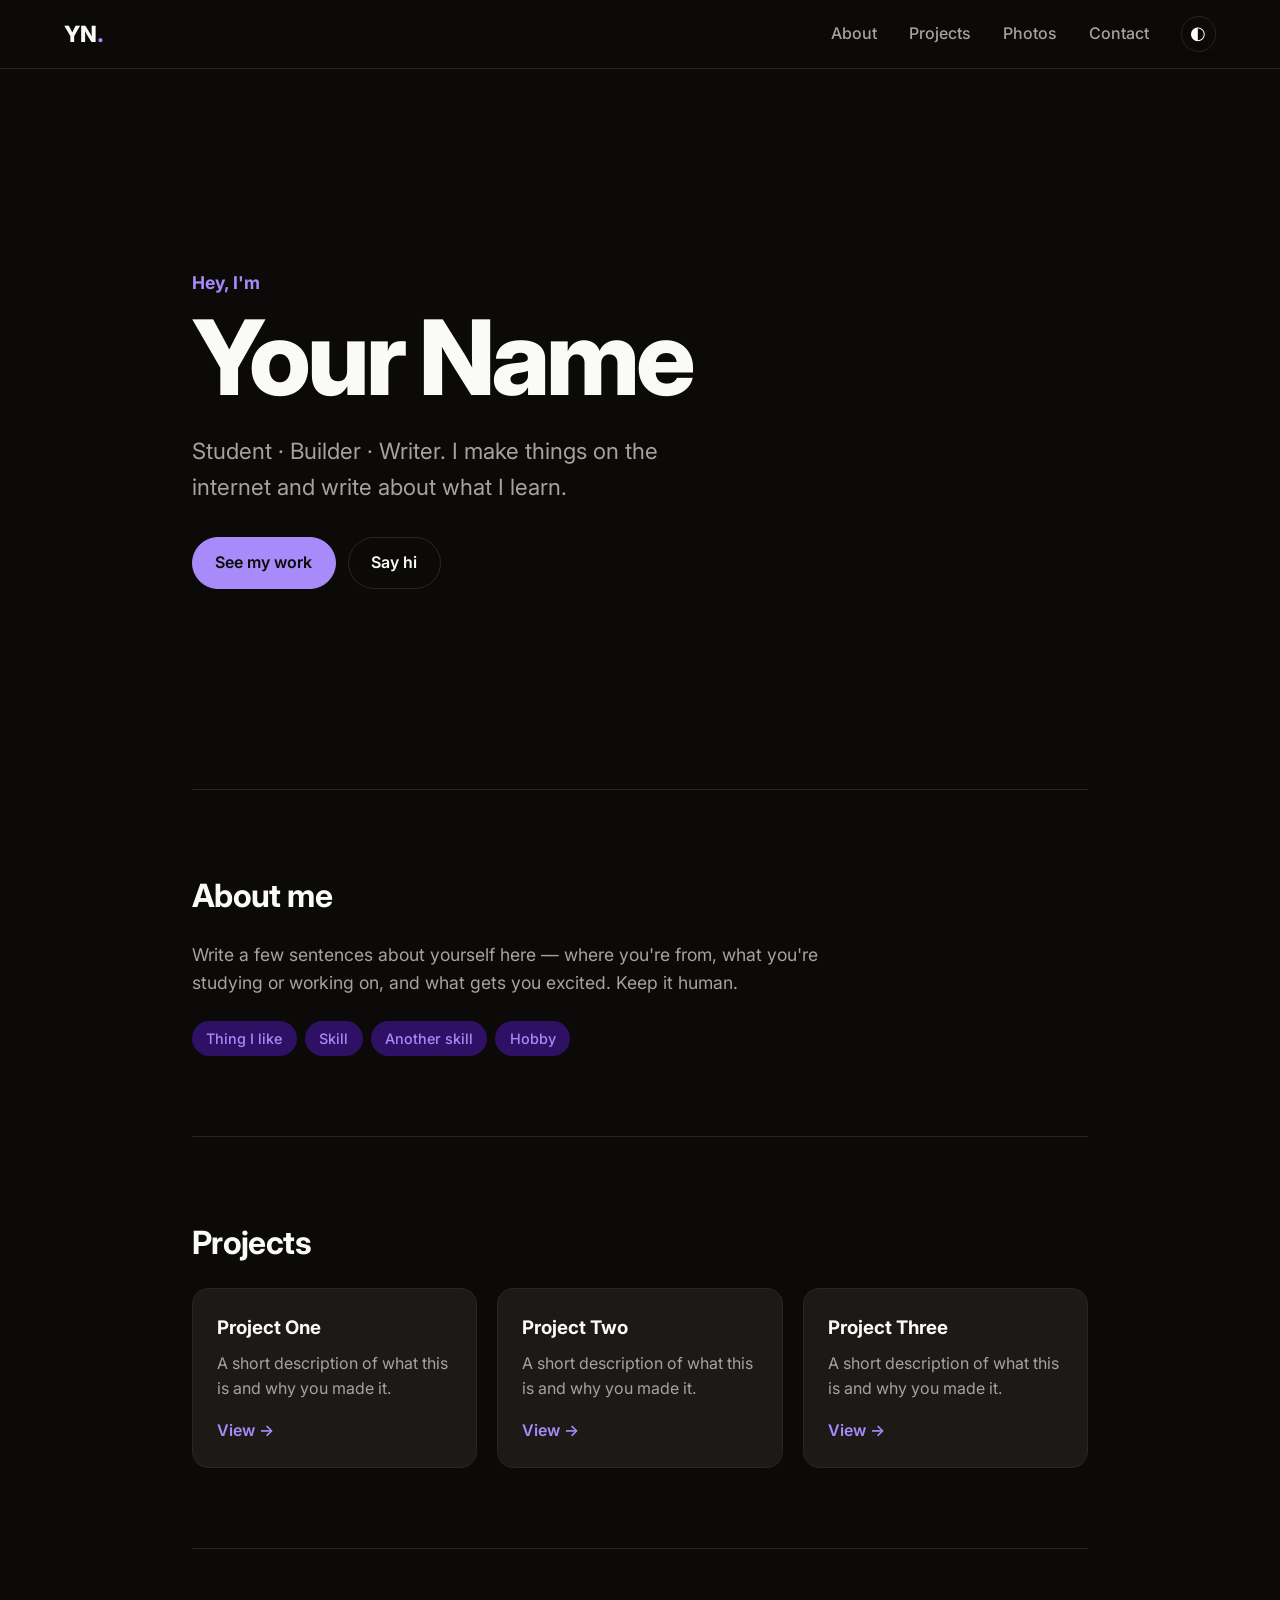
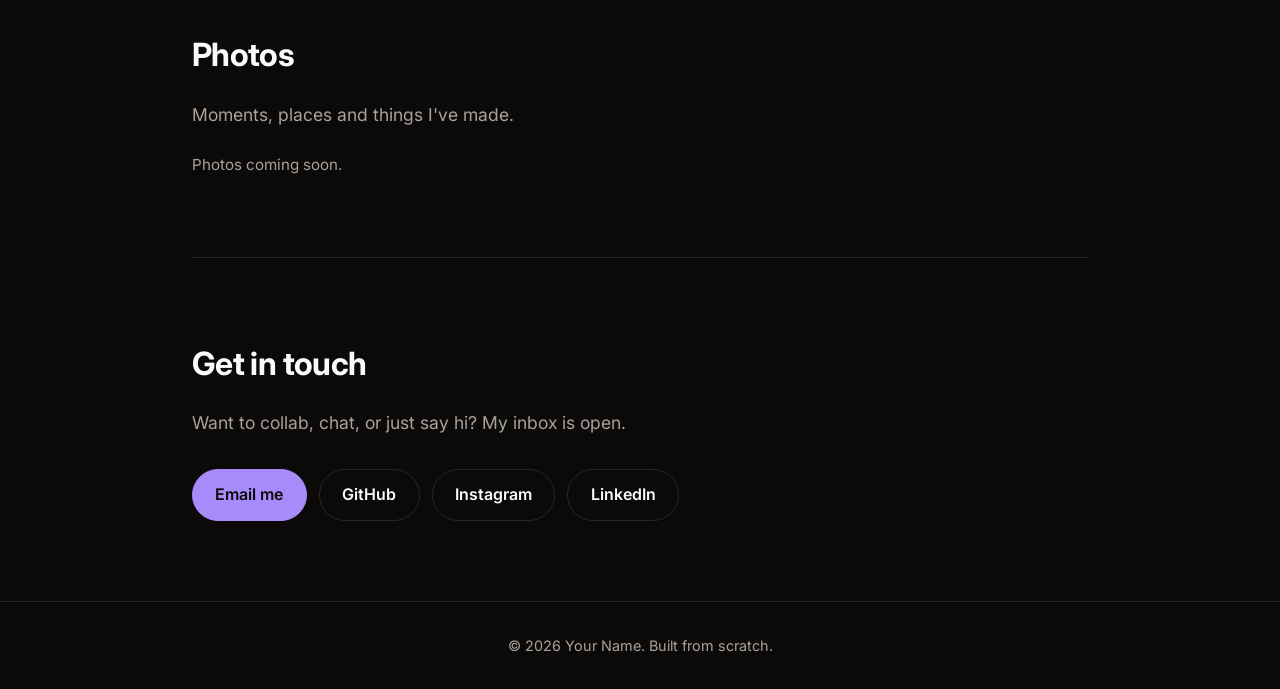
==== index.html @ 8cb65dee "Make site dark by default and add photo gallery Dark theme is now the default (light still available" ====
<!doctype html>
<html lang="en">
<head>
  <meta charset="utf-8">
  <meta name="viewport" content="width=device-width, initial-scale=1">
  <title>Your Name — Personal Website</title>
  <meta name="description" content="Personal website of Your Name.">
  <link rel="preconnect" href="https://fonts.googleapis.com">
  <link rel="preconnect" href="https://fonts.gstatic.com" crossorigin>
  <link href="https://fonts.googleapis.com/css2?family=Inter:wght@400;500;700;800&display=swap" rel="stylesheet">
  <link rel="stylesheet" href="style.css">
  <link rel="icon" href="data:image/svg+xml,<svg xmlns='http://www.w3.org/2000/svg' viewBox='0 0 100 100'><text y='.9em' font-size='90'>⚡</text></svg>">
</head>
<body>
  <header class="nav">
    <a href="#top" class="logo">YN<span>.</span></a>
    <nav>
      <a href="#about">About</a>
      <a href="#projects">Projects</a>
      <a href="#photos">Photos</a>
      <a href="#contact">Contact</a>
      <button id="theme-toggle" aria-label="Toggle dark mode">◐</button>
    </nav>
  </header>

  <main id="top">
    <!-- HERO -->
    <section class="hero">
      <p class="eyebrow">Hey, I'm</p>
      <h1>Your Name</h1>
      <p class="tagline">Student · Builder · Writer. I make things on the internet and write about what I learn.</p>
      <div class="hero-buttons">
        <a href="#projects" class="btn primary">See my work</a>
        <a href="#contact" class="btn">Say hi</a>
      </div>
    </section>

    <!-- ABOUT -->
    <section id="about" class="section reveal">
      <h2>About me</h2>
      <p>
        Write a few sentences about yourself here — where you're from, what you're
        studying or working on, and what gets you excited. Keep it human.
      </p>
      <ul class="tags">
        <li>Thing I like</li>
        <li>Skill</li>
        <li>Another skill</li>
        <li>Hobby</li>
      </ul>
    </section>

    <!-- PROJECTS -->
    <section id="projects" class="section reveal">
      <h2>Projects</h2>
      <div class="grid">
        <article class="card">
          <h3>Project One</h3>
          <p>A short description of what this is and why you made it.</p>
          <a href="#" class="link">View →</a>
        </article>
        <article class="card">
          <h3>Project Two</h3>
          <p>A short description of what this is and why you made it.</p>
          <a href="#" class="link">View →</a>
        </article>
        <article class="card">
          <h3>Project Three</h3>
          <p>A short description of what this is and why you made it.</p>
          <a href="#" class="link">View →</a>
        </article>
      </div>
    </section>

    <!-- PHOTOS
         Put your photos in the images/ folder, then add one <figure> per photo below.
         Example: <figure><img src="images/beach.jpg" alt="Me at the beach"></figure> -->
    <section id="photos" class="section reveal">
      <h2>Photos</h2>
      <p>Moments, places and things I've made.</p>
      <div class="gallery">
        <!-- Add photos here, e.g. <figure><img src="images/beach.jpg" alt="Me at the beach"></figure> -->
        <p class="empty">Photos coming soon.</p>
      </div>
    </section>

    <!-- CONTACT -->
    <section id="contact" class="section reveal">
      <h2>Get in touch</h2>
      <p>Want to collab, chat, or just say hi? My inbox is open.</p>
      <div class="socials">
        <a href="mailto:you@example.com" class="btn primary">Email me</a>
        <a href="https://github.com/" class="btn" target="_blank" rel="noopener">GitHub</a>
        <a href="https://instagram.com/" class="btn" target="_blank" rel="noopener">Instagram</a>
        <a href="https://linkedin.com/" class="btn" target="_blank" rel="noopener">LinkedIn</a>
      </div>
    </section>
  </main>

  <footer>
    <p>© <span id="year"></span> Your Name. Built from scratch.</p>
  </footer>

  <script src="script.js"></script>
</body>
</html>
---- style.css ----
/* Dark is the default */
:root {
  --bg: #0c0a09;
  --surface: #1c1917;
  --text: #fafaf9;
  --muted: #a8a29e;
  --border: #292524;
  --accent: #a78bfa;
  --accent-soft: #2e1065;
}

:root[data-theme="light"] {
  --bg: #fafaf9;
  --surface: #ffffff;
  --text: #1c1917;
  --muted: #57534e;
  --border: #e7e5e4;
  --accent: #6d28d9;
  --accent-soft: #ede9fe;
}

* { box-sizing: border-box; margin: 0; padding: 0; }

html { scroll-behavior: smooth; }

body {
  font-family: "Inter", system-ui, sans-serif;
  background: var(--bg);
  color: var(--text);
  line-height: 1.6;
  transition: background 0.3s, color 0.3s;
}

a { color: inherit; text-decoration: none; }

/* NAV */
.nav {
  position: sticky;
  top: 0;
  z-index: 10;
  display: flex;
  justify-content: space-between;
  align-items: center;
  padding: 1rem clamp(1rem, 5vw, 4rem);
  background: color-mix(in srgb, var(--bg) 80%, transparent);
  backdrop-filter: blur(10px);
  border-bottom: 1px solid var(--border);
}

.logo { font-weight: 800; font-size: 1.4rem; }
.logo span { color: var(--accent); }

.nav nav { display: flex; align-items: center; gap: clamp(0.75rem, 3vw, 2rem); }
.nav nav a { color: var(--muted); font-weight: 500; transition: color 0.2s; }
.nav nav a:hover { color: var(--text); }

#theme-toggle {
  background: none;
  border: 1px solid var(--border);
  color: var(--text);
  border-radius: 50%;
  width: 2.2rem;
  height: 2.2rem;
  font-size: 1.1rem;
  cursor: pointer;
}

/* LAYOUT */
main { max-width: 960px; margin: 0 auto; padding: 0 clamp(1rem, 5vw, 2rem); }

.hero {
  min-height: 80vh;
  display: flex;
  flex-direction: column;
  justify-content: center;
}

.eyebrow { color: var(--accent); font-weight: 700; font-size: 1.1rem; }

h1 {
  font-size: clamp(3rem, 12vw, 6.5rem);
  font-weight: 800;
  line-height: 1;
  letter-spacing: -0.04em;
  margin: 0.5rem 0 1.5rem;
}

.tagline { font-size: clamp(1.1rem, 2.5vw, 1.4rem); color: var(--muted); max-width: 36ch; }

.hero-buttons, .socials { display: flex; flex-wrap: wrap; gap: 0.75rem; margin-top: 2rem; }

.btn {
  display: inline-block;
  padding: 0.75rem 1.4rem;
  border-radius: 999px;
  border: 1px solid var(--border);
  font-weight: 600;
  transition: transform 0.2s, border-color 0.2s;
}
.btn:hover { transform: translateY(-2px); border-color: var(--accent); }
.btn.primary { background: var(--accent); color: #fff; border-color: var(--accent); }
.btn.primary { color: #0c0a09; }
:root[data-theme="light"] .btn.primary { color: #fff; }

.section { padding: 5rem 0; border-top: 1px solid var(--border); }
.section h2 { font-size: 2rem; letter-spacing: -0.02em; margin-bottom: 1.25rem; }
.section > p { color: var(--muted); font-size: 1.1rem; max-width: 60ch; }

.tags { display: flex; flex-wrap: wrap; gap: 0.5rem; list-style: none; margin-top: 1.5rem; }
.tags li {
  background: var(--accent-soft);
  color: var(--accent);
  padding: 0.35rem 0.9rem;
  border-radius: 999px;
  font-size: 0.9rem;
  font-weight: 500;
}

.grid { display: grid; grid-template-columns: repeat(auto-fill, minmax(250px, 1fr)); gap: 1.25rem; }

.card {
  background: var(--surface);
  border: 1px solid var(--border);
  border-radius: 1rem;
  padding: 1.5rem;
  transition: transform 0.2s, border-color 0.2s;
}
.card:hover { transform: translateY(-4px); border-color: var(--accent); }
.card h3 { margin-bottom: 0.5rem; }
.card p { color: var(--muted); margin-bottom: 1rem; }
.link { color: var(--accent); font-weight: 600; }

/* GALLERY */
.gallery { display: grid; grid-template-columns: repeat(auto-fill, minmax(220px, 1fr)); gap: 0.75rem; margin-top: 1.5rem; }
.gallery figure {
  margin: 0;
  border-radius: 0.75rem;
  overflow: hidden;
  border: 1px solid var(--border);
  aspect-ratio: 4 / 3;
  background: var(--surface);
}
.gallery img { width: 100%; height: 100%; object-fit: cover; display: block; transition: transform 0.4s; }
.gallery figure:hover img { transform: scale(1.05); }
.gallery figcaption { position: absolute; }
.gallery .empty { color: var(--muted); font-size: 0.95rem; grid-column: 1 / -1; }

footer { text-align: center; padding: 2rem; color: var(--muted); font-size: 0.9rem; border-top: 1px solid var(--border); }

/* Scroll reveal */
.reveal { opacity: 0; transform: translateY(24px); transition: opacity 0.7s, transform 0.7s; }
.reveal.visible { opacity: 1; transform: none; }

@media (prefers-reduced-motion: reduce) {
  html { scroll-behavior: auto; }
  .reveal { opacity: 1; transform: none; transition: none; }
}

@media (max-width: 480px) {
  .nav nav a { font-size: 0.9rem; }
}
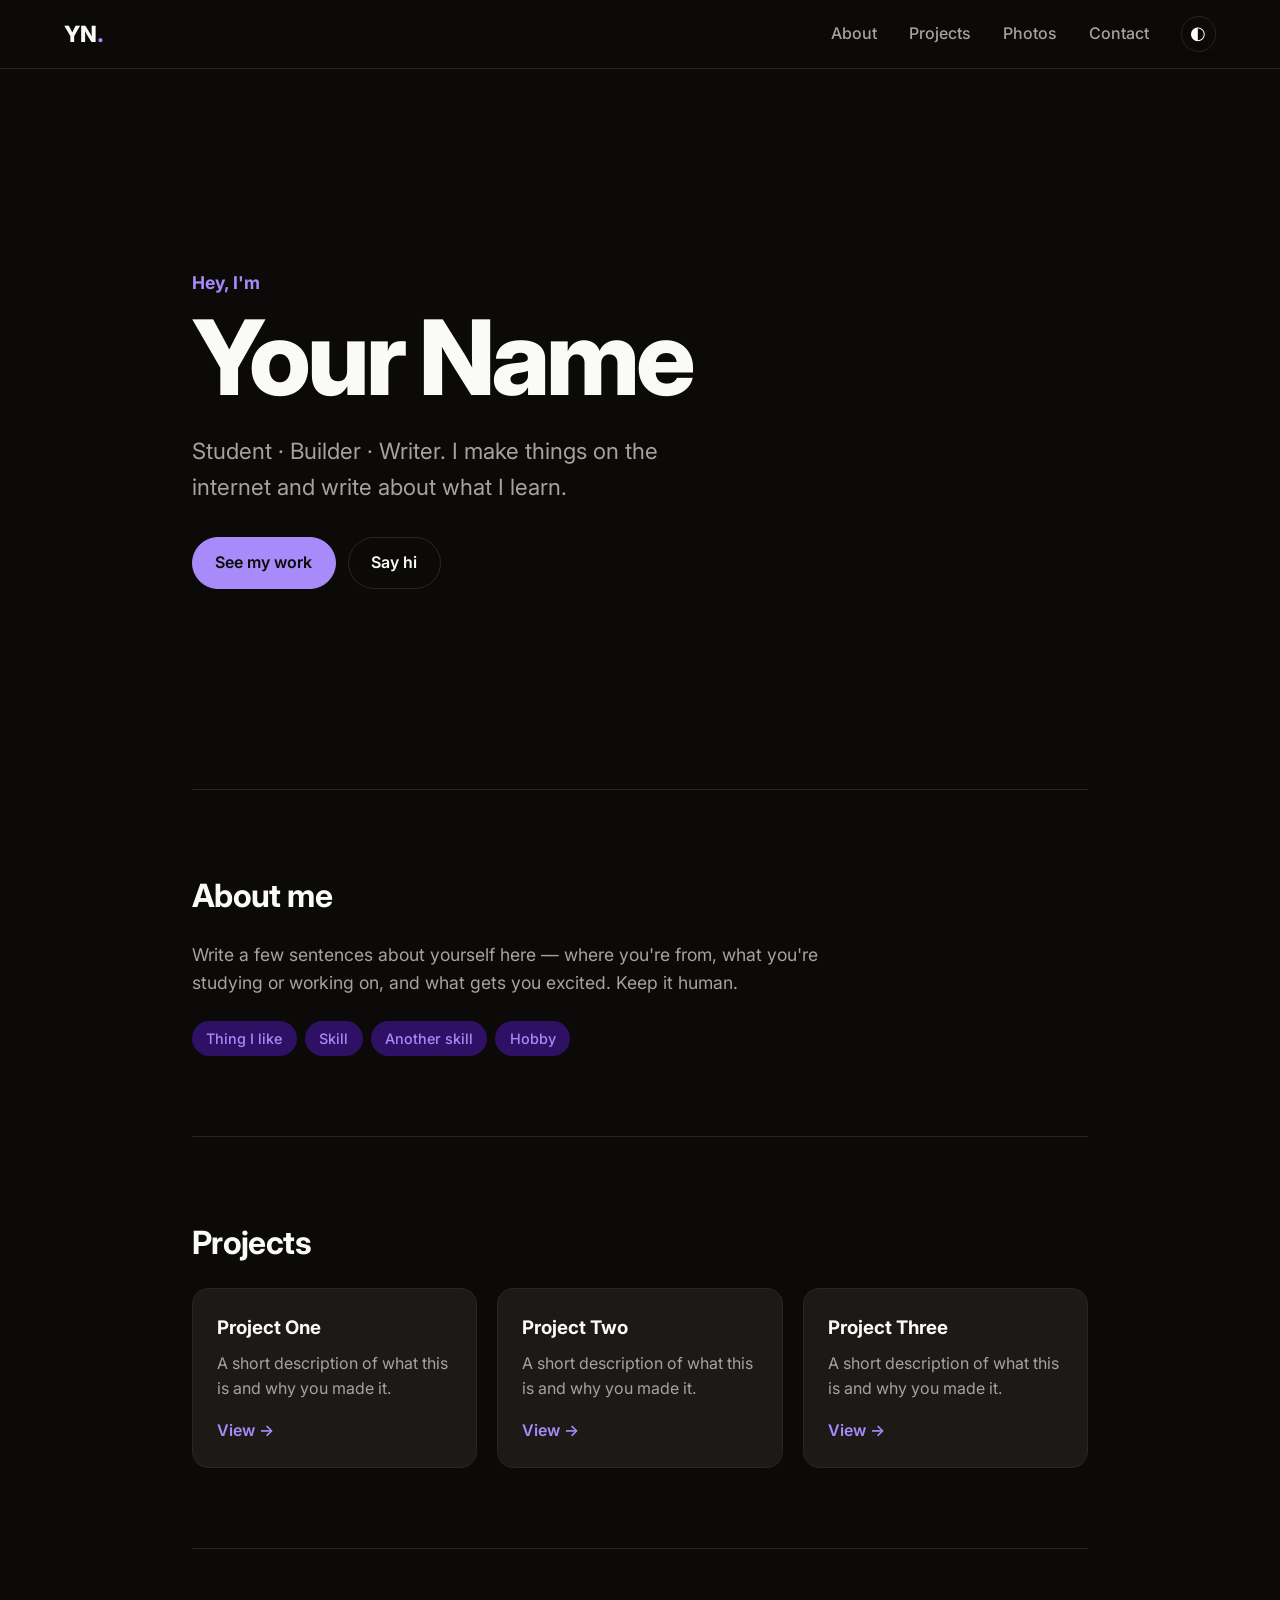
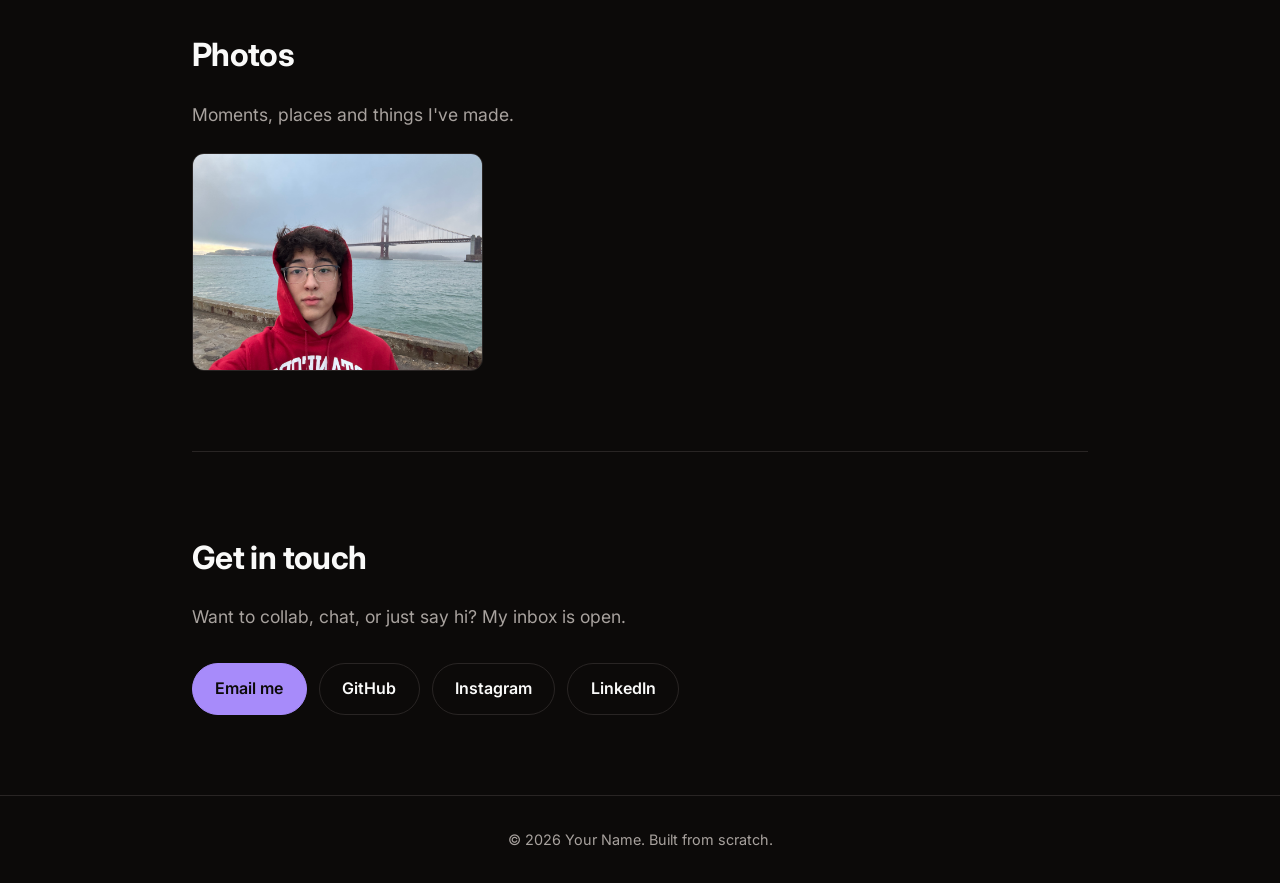
==== commit c9c514ad: "Add first photo to gallery Co-Authored-By: Claude Haiku 5.5 <noreply@anthropic.com> Claude-Session: " ====
--- a/index.html
+++ b/index.html
@@ -80,7 +80,7 @@
       <p>Moments, places and things I've made.</p>
       <div class="gallery">
         <!-- Add photos here, e.g. <figure><img src="images/beach.jpg" alt="Me at the beach"></figure> -->
-        <p class="empty">Photos coming soon.</p>
+        <figure><img src="images/golden-gate.jpg" alt="Me in front of the Golden Gate Bridge on a foggy day" loading="lazy"></figure>
       </div>
     </section>
 
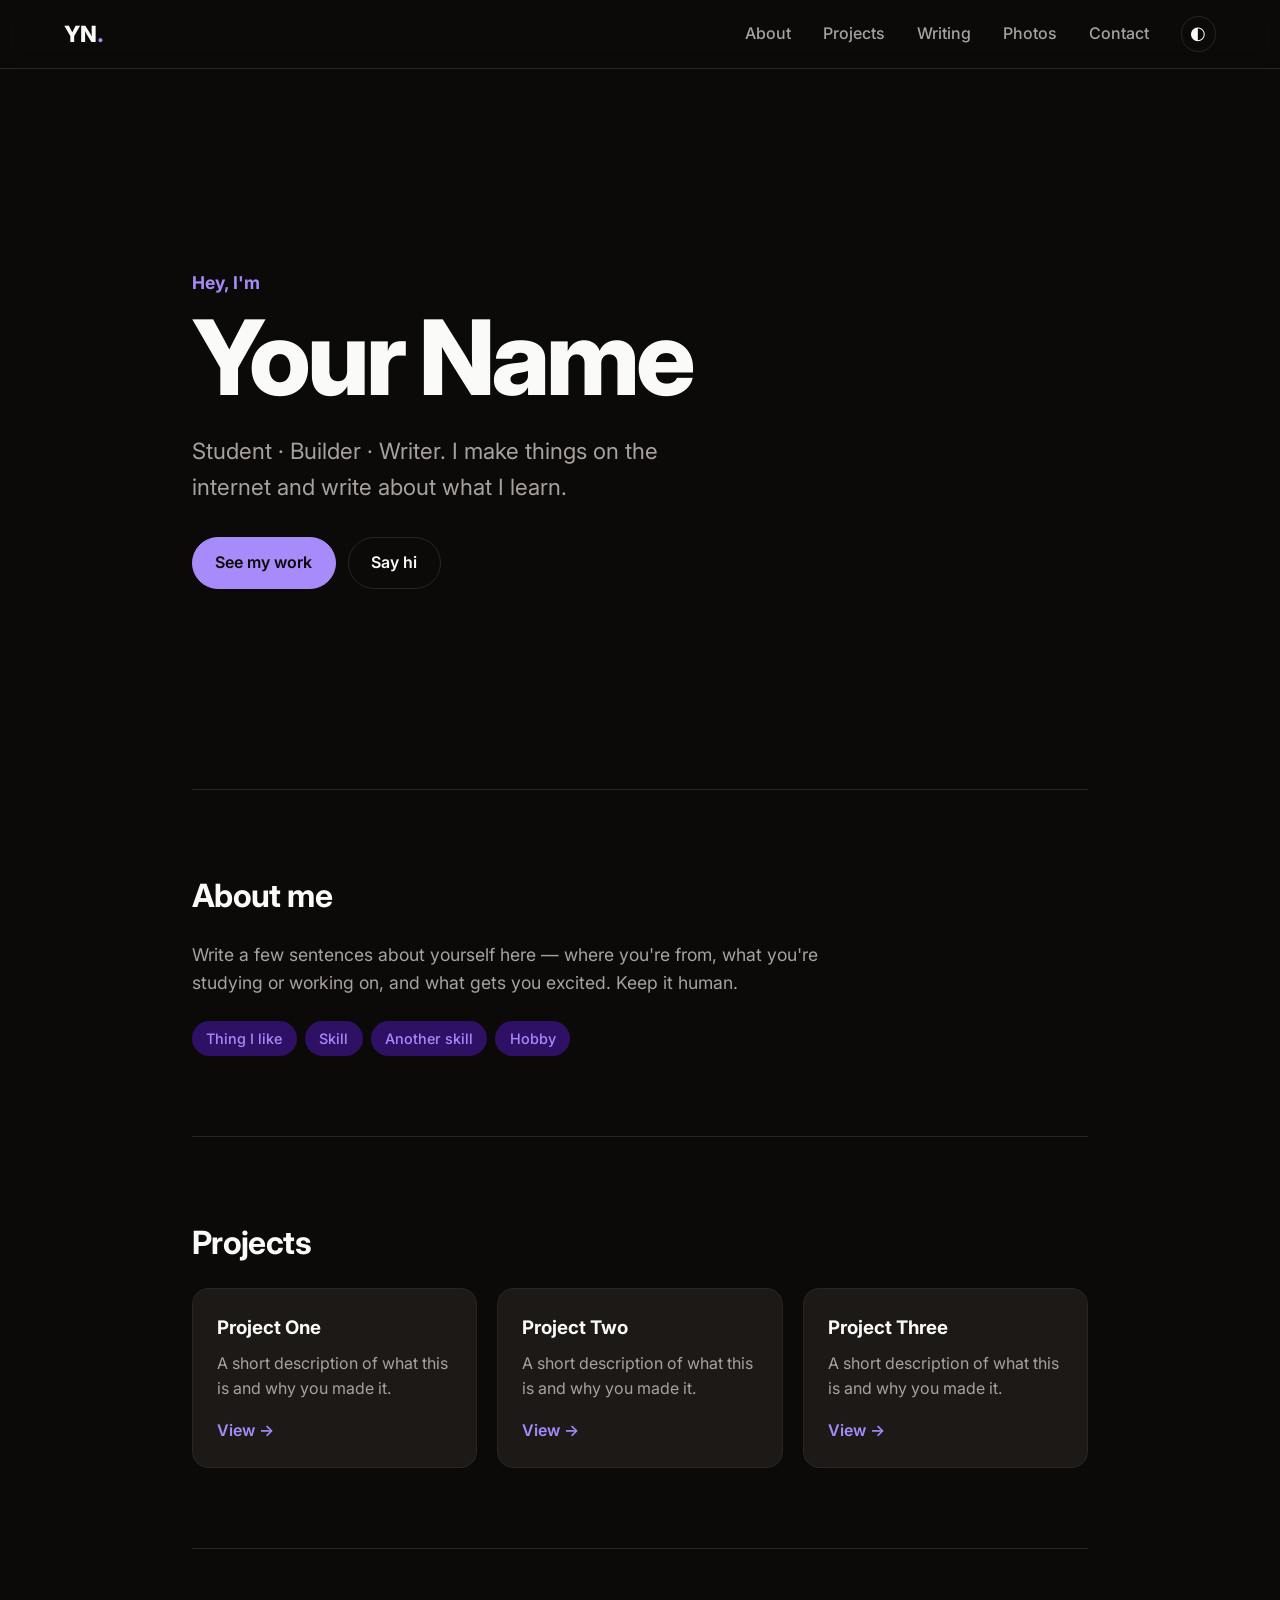
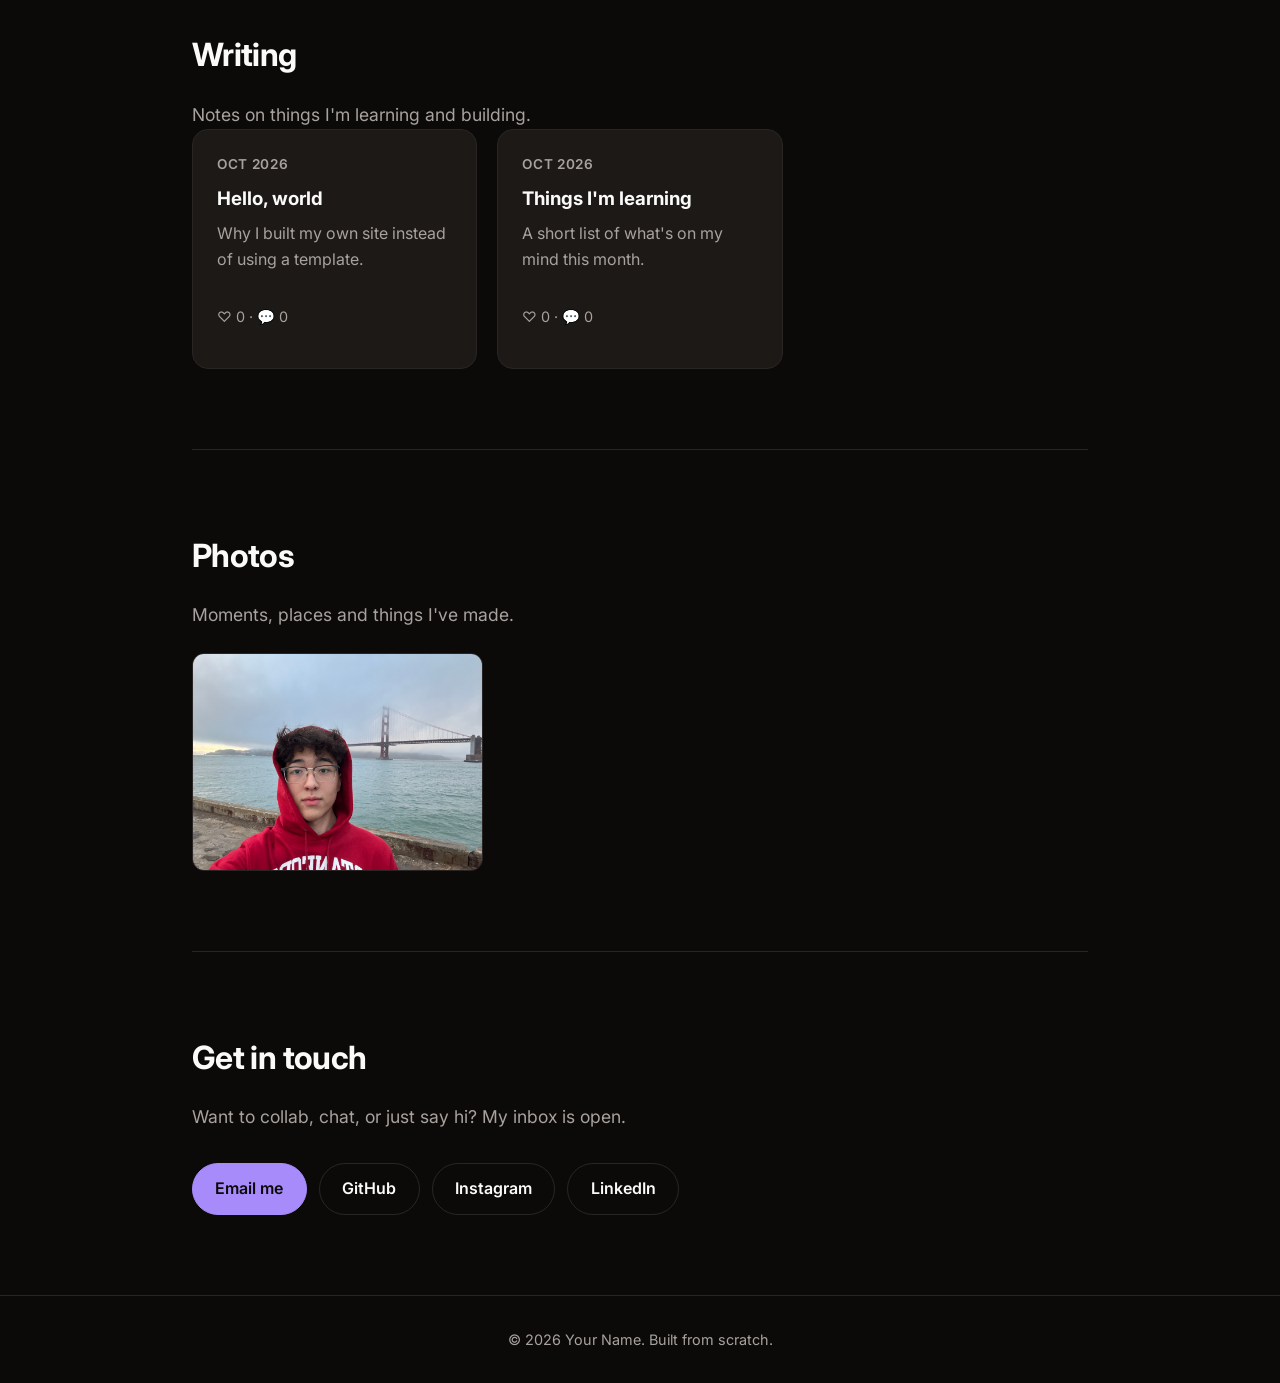
==== commit 5b157d2a: "Add Writing section with posts, likes and comments Post cards open a reader dialog with a like butto" ====
--- a/index.html
+++ b/index.html
@@ -17,6 +17,7 @@
     <nav>
       <a href="#about">About</a>
       <a href="#projects">Projects</a>
+      <a href="#writing">Writing</a>
       <a href="#photos">Photos</a>
       <a href="#contact">Contact</a>
       <button id="theme-toggle" aria-label="Toggle dark mode">◐</button>
@@ -72,6 +73,35 @@
       </div>
     </section>
 
+    <!-- WRITING -->
+    <section id="writing" class="section reveal">
+      <h2>Writing</h2>
+      <p>Notes on things I'm learning and building.</p>
+      <div class="grid" id="post-list"></div>
+    </section>
+
+    <!-- POST READER -->
+    <dialog id="post-dialog" class="post-dialog">
+      <article class="post-view">
+        <button class="close" id="post-close" aria-label="Close">×</button>
+        <p class="post-meta" id="post-meta"></p>
+        <h2 id="post-title"></h2>
+        <div class="post-body" id="post-body"></div>
+
+        <div class="post-actions">
+          <button class="like" id="post-like" aria-pressed="false">♡ <span id="like-count">0</span></button>
+        </div>
+
+        <h3>Comments</h3>
+        <form id="comment-form" class="comment-form">
+          <input id="comment-name" placeholder="Your name" maxlength="40" required>
+          <textarea id="comment-text" placeholder="Say something nice…" maxlength="500" required></textarea>
+          <button class="btn primary" type="submit">Post comment</button>
+        </form>
+        <ul class="comments" id="comment-list"></ul>
+      </article>
+    </dialog>
+
     <!-- PHOTOS
          Put your photos in the images/ folder, then add one <figure> per photo below.
          Example: <figure><img src="images/beach.jpg" alt="Me at the beach"></figure> -->
--- a/style.css
+++ b/style.css
@@ -145,6 +145,59 @@
 .gallery figcaption { position: absolute; }
 .gallery .empty { color: var(--muted); font-size: 0.95rem; grid-column: 1 / -1; }
 
+/* POSTS */
+.post-card { cursor: pointer; display: flex; flex-direction: column; }
+.post-card .post-meta { margin-bottom: 0.5rem; }
+.post-card .stats { margin-top: auto; color: var(--muted); font-size: 0.9rem; padding-top: 1rem; }
+.post-meta { color: var(--accent); font-size: 0.85rem; font-weight: 600; text-transform: uppercase; letter-spacing: 0.05em; }
+
+.post-dialog {
+  width: min(680px, calc(100% - 2rem));
+  max-height: 88vh;
+  padding: 0;
+  border: 1px solid var(--border);
+  border-radius: 1.25rem;
+  background: var(--surface);
+  color: var(--text);
+}
+.post-dialog::backdrop { background: rgba(0, 0, 0, 0.6); backdrop-filter: blur(4px); }
+
+.post-view { padding: clamp(1.5rem, 4vw, 2.5rem); position: relative; }
+.post-view h2 { font-size: 2rem; letter-spacing: -0.02em; margin: 0.5rem 0 1rem; }
+.post-view h3 { margin: 2rem 0 1rem; }
+.post-body p { color: var(--muted); margin-bottom: 1rem; font-size: 1.05rem; }
+
+.close {
+  position: absolute; top: 1rem; right: 1rem;
+  background: none; border: 1px solid var(--border); color: var(--text);
+  width: 2.2rem; height: 2.2rem; border-radius: 50%; font-size: 1.3rem; cursor: pointer;
+}
+
+.post-actions { margin-top: 1.5rem; }
+.like {
+  background: none; border: 1px solid var(--border); color: var(--text);
+  padding: 0.5rem 1rem; border-radius: 999px; font: inherit; font-weight: 600; cursor: pointer;
+  transition: transform 0.15s, border-color 0.2s, color 0.2s;
+}
+.like:hover { transform: scale(1.05); }
+.like[aria-pressed="true"] { color: #f43f5e; border-color: #f43f5e; }
+
+.comment-form { display: grid; gap: 0.6rem; margin-bottom: 1.5rem; }
+.comment-form input, .comment-form textarea {
+  font: inherit; color: var(--text); background: var(--bg);
+  border: 1px solid var(--border); border-radius: 0.6rem; padding: 0.7rem 0.9rem;
+}
+.comment-form textarea { min-height: 90px; resize: vertical; }
+.comment-form input:focus, .comment-form textarea:focus { outline: 2px solid var(--accent); border-color: transparent; }
+.comment-form .btn { justify-self: start; cursor: pointer; font: inherit; }
+
+.comments { list-style: none; display: grid; gap: 0.75rem; }
+.comments li { background: var(--bg); border: 1px solid var(--border); border-radius: 0.75rem; padding: 0.9rem 1rem; }
+.comments strong { display: block; font-size: 0.95rem; }
+.comments time { color: var(--muted); font-size: 0.8rem; }
+.comments p { color: var(--muted); margin-top: 0.3rem; }
+.comments .none { color: var(--muted); border: none; background: none; padding: 0; }
+
 footer { text-align: center; padding: 2rem; color: var(--muted); font-size: 0.9rem; border-top: 1px solid var(--border); }
 
 /* Scroll reveal */
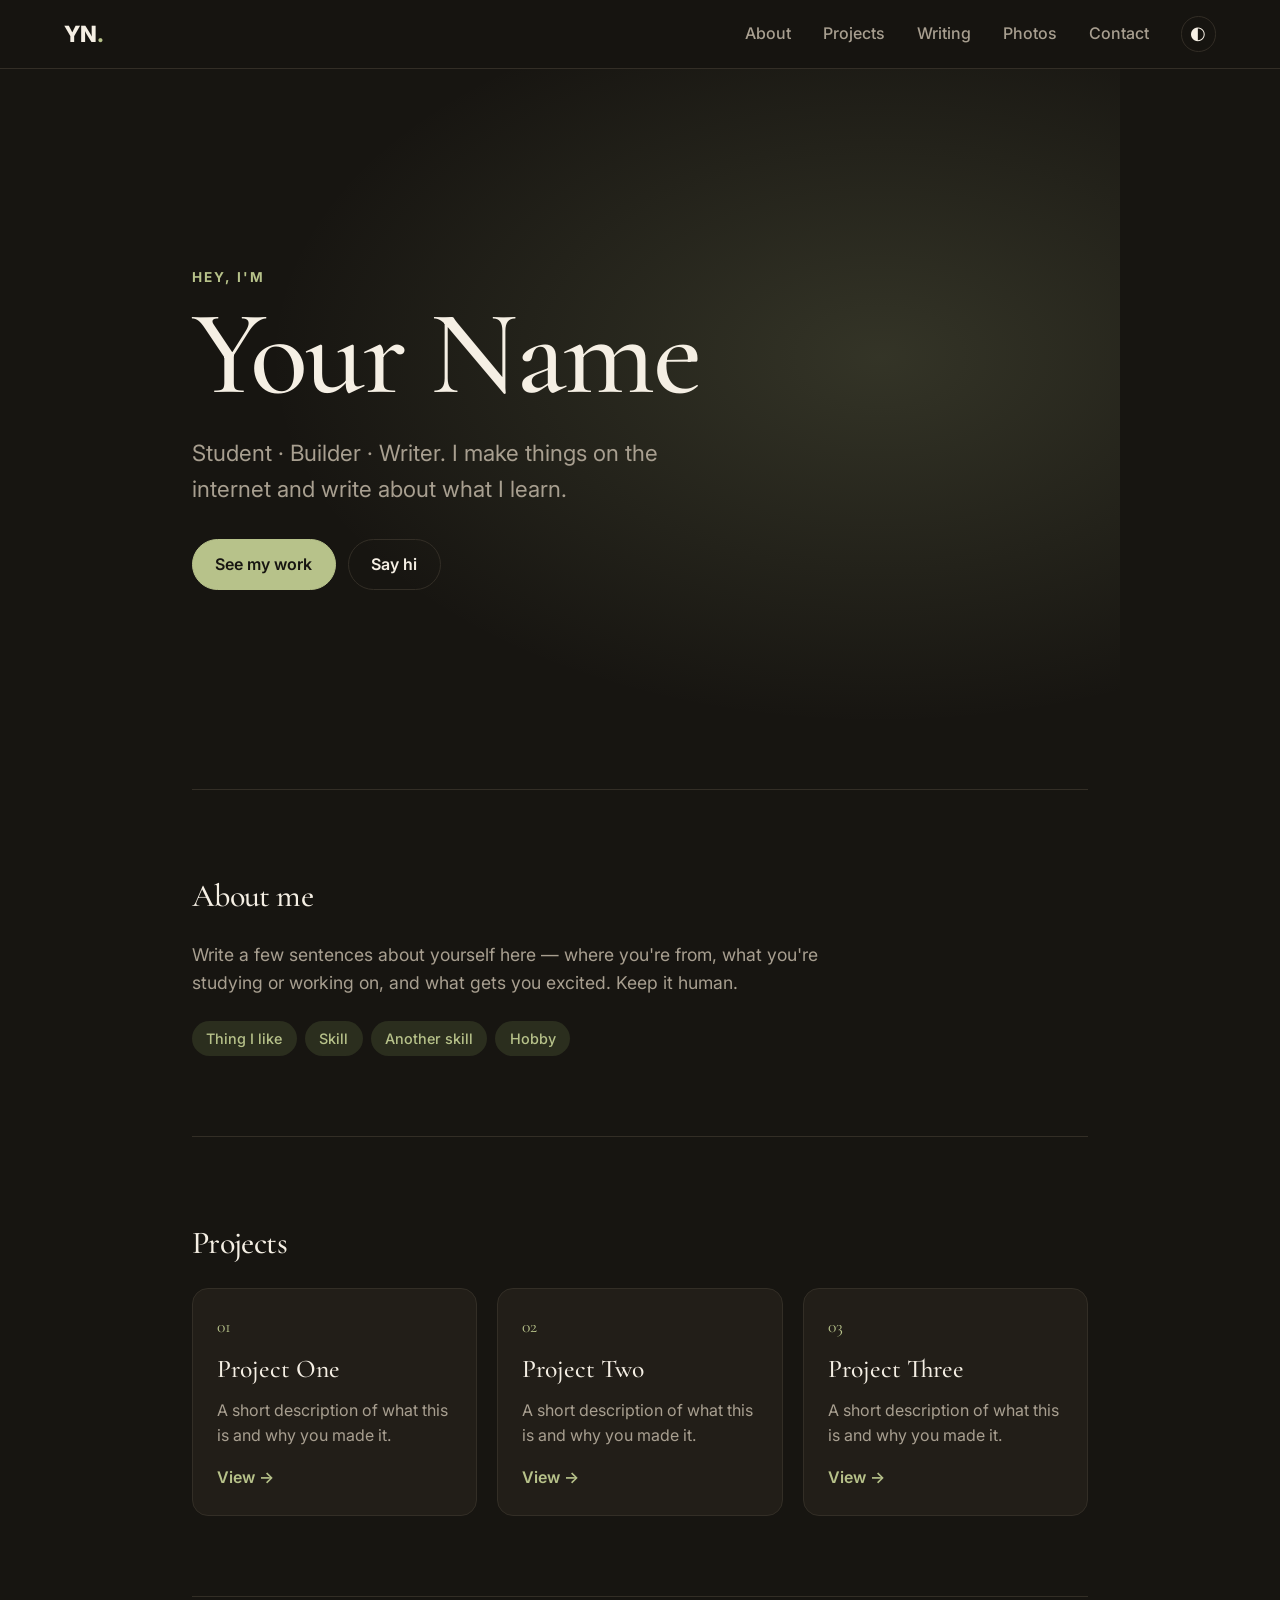
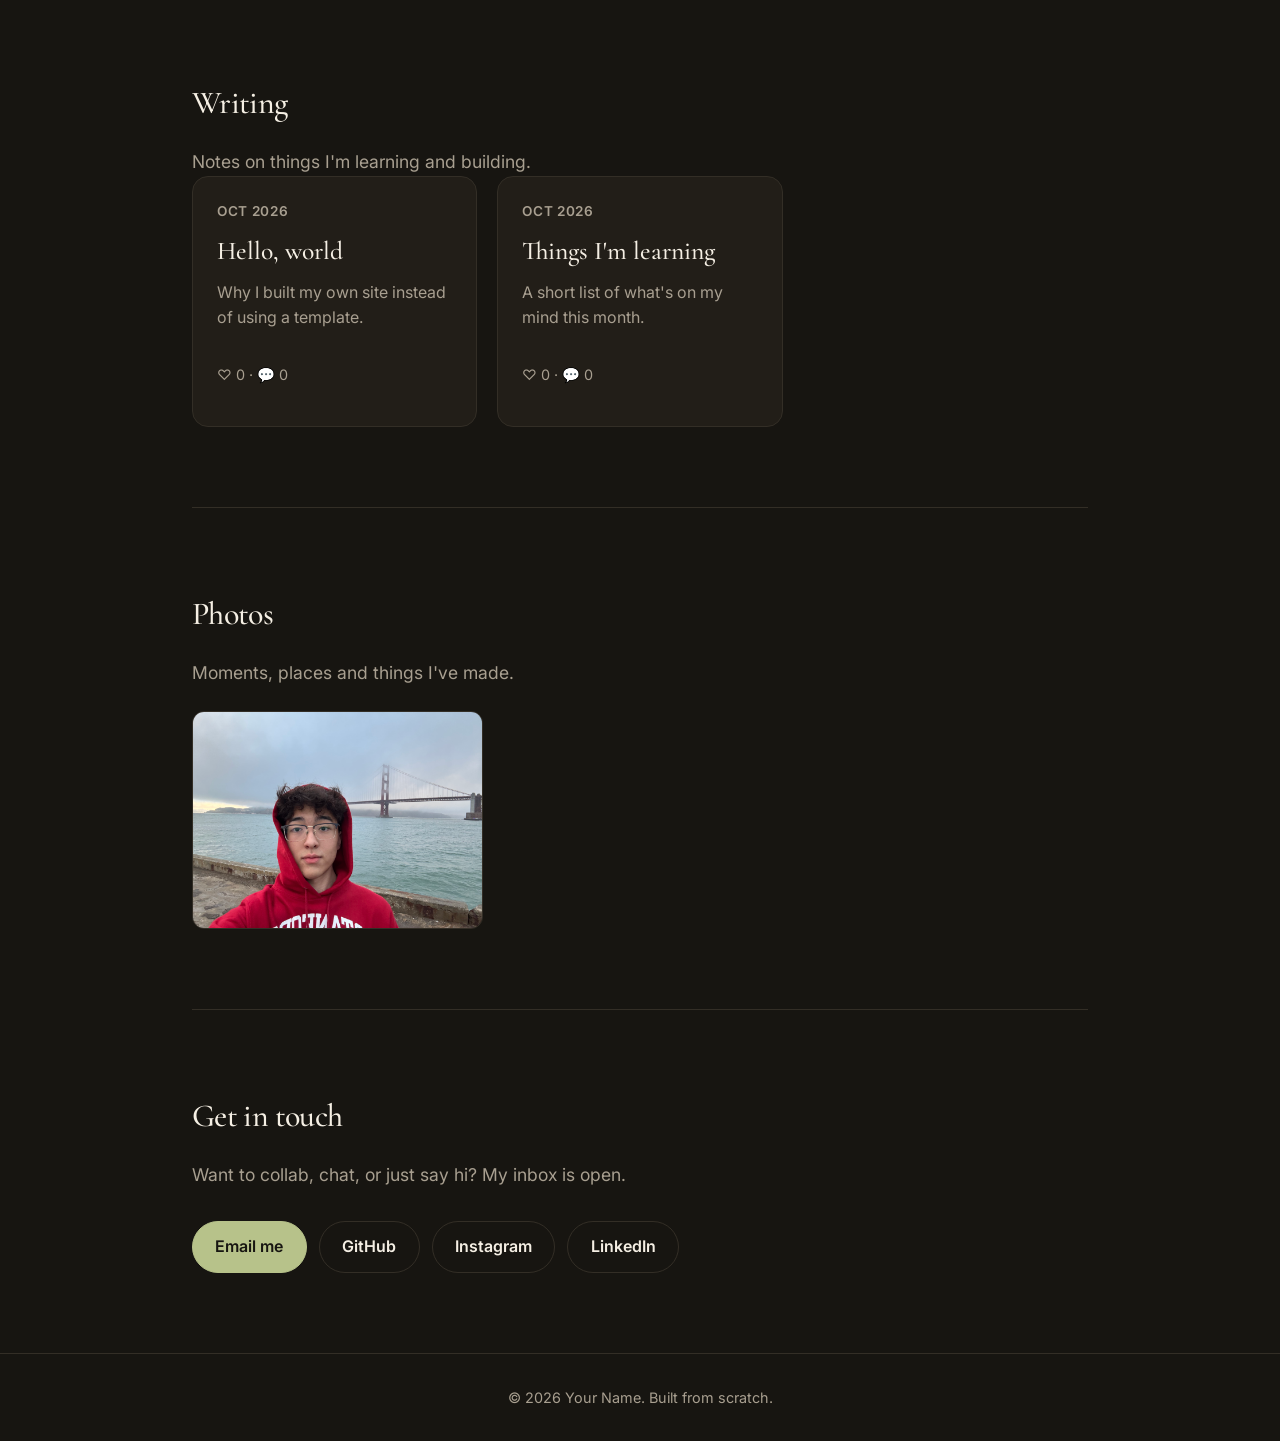
==== commit 4970a7a6: "Restyle site with warm olive palette and serif headings Co-Authored-By: Claude Haiku 5.5 <noreply@an" ====
--- a/index.html
+++ b/index.html
@@ -7,7 +7,7 @@
   <meta name="description" content="Personal website of Your Name.">
   <link rel="preconnect" href="https://fonts.googleapis.com">
   <link rel="preconnect" href="https://fonts.gstatic.com" crossorigin>
-  <link href="https://fonts.googleapis.com/css2?family=Inter:wght@400;500;700;800&display=swap" rel="stylesheet">
+  <link href="https://fonts.googleapis.com/css2?family=Cormorant+Garamond:wght@500;600&family=Inter:wght@400;500;700;800&display=swap" rel="stylesheet">
   <link rel="stylesheet" href="style.css">
   <link rel="icon" href="data:image/svg+xml,<svg xmlns='http://www.w3.org/2000/svg' viewBox='0 0 100 100'><text y='.9em' font-size='90'>⚡</text></svg>">
 </head>
@@ -56,16 +56,19 @@
       <h2>Projects</h2>
       <div class="grid">
         <article class="card">
+          <span class="num">01</span>
           <h3>Project One</h3>
           <p>A short description of what this is and why you made it.</p>
           <a href="#" class="link">View →</a>
         </article>
         <article class="card">
+          <span class="num">02</span>
           <h3>Project Two</h3>
           <p>A short description of what this is and why you made it.</p>
           <a href="#" class="link">View →</a>
         </article>
         <article class="card">
+          <span class="num">03</span>
           <h3>Project Three</h3>
           <p>A short description of what this is and why you made it.</p>
           <a href="#" class="link">View →</a>
--- a/style.css
+++ b/style.css
@@ -1,22 +1,24 @@
-/* Dark is the default */
+/* Dark is the default: warm charcoal with olive accents */
 :root {
-  --bg: #0c0a09;
-  --surface: #1c1917;
-  --text: #fafaf9;
-  --muted: #a8a29e;
-  --border: #292524;
-  --accent: #a78bfa;
-  --accent-soft: #2e1065;
-}
-
+  --bg: #171511;
+  --surface: #221e18;
+  --text: #f5efe4;
+  --muted: #a89f90;
+  --border: #332e26;
+  --accent: #b7c28a;
+  --accent-soft: #2b2e1e;
+  --serif: "Cormorant Garamond", Georgia, serif;
+}
+
+/* Light: warm cream with deep olive */
 :root[data-theme="light"] {
-  --bg: #fafaf9;
-  --surface: #ffffff;
-  --text: #1c1917;
-  --muted: #57534e;
-  --border: #e7e5e4;
-  --accent: #6d28d9;
-  --accent-soft: #ede9fe;
+  --bg: #f6f2ea;
+  --surface: #fffdf8;
+  --text: #2a2620;
+  --muted: #6b6356;
+  --border: #e4dccd;
+  --accent: #5e6b3a;
+  --accent-soft: #e9ecd9;
 }
 
 * { box-sizing: border-box; margin: 0; padding: 0; }
@@ -78,12 +80,35 @@
 .eyebrow { color: var(--accent); font-weight: 700; font-size: 1.1rem; }
 
 h1 {
-  font-size: clamp(3rem, 12vw, 6.5rem);
-  font-weight: 800;
-  line-height: 1;
-  letter-spacing: -0.04em;
+  font-family: var(--serif);
+  font-size: clamp(3.5rem, 13vw, 7.5rem);
+  font-weight: 500;
+  line-height: 0.95;
+  letter-spacing: -0.02em;
   margin: 0.5rem 0 1.5rem;
 }
+
+.section h2, .post-view h2 { font-family: var(--serif); font-weight: 500; font-size: clamp(2.2rem, 5vw, 3rem); }
+
+/* Hero: soft olive-tinted backdrop, like a landscape at dusk */
+.hero {
+  background:
+    radial-gradient(ellipse at 75% 40%, rgba(183, 194, 138, 0.18), transparent 60%),
+    linear-gradient(180deg, transparent, var(--bg));
+  margin: 0 calc(clamp(1rem, 5vw, 2rem) * -1);
+  padding: 0 clamp(1rem, 5vw, 2rem);
+}
+:root[data-theme="light"] .hero {
+  background:
+    radial-gradient(ellipse at 75% 40%, rgba(94, 107, 58, 0.14), transparent 60%),
+    linear-gradient(180deg, transparent, var(--bg));
+}
+
+.eyebrow { text-transform: uppercase; letter-spacing: 0.15em; font-size: 0.85rem; }
+
+.card { border-radius: 1.25rem; }
+.card h3 { font-family: var(--serif); font-size: 1.6rem; font-weight: 500; }
+.card .num { color: var(--accent); font-family: var(--serif); font-size: 1.1rem; display: block; margin-bottom: 0.5rem; }
 
 .tagline { font-size: clamp(1.1rem, 2.5vw, 1.4rem); color: var(--muted); max-width: 36ch; }
 
@@ -99,8 +124,8 @@
 }
 .btn:hover { transform: translateY(-2px); border-color: var(--accent); }
 .btn.primary { background: var(--accent); color: #fff; border-color: var(--accent); }
-.btn.primary { color: #0c0a09; }
-:root[data-theme="light"] .btn.primary { color: #fff; }
+.btn.primary { color: #171511; }
+:root[data-theme="light"] .btn.primary { color: #fffdf8; }
 
 .section { padding: 5rem 0; border-top: 1px solid var(--border); }
 .section h2 { font-size: 2rem; letter-spacing: -0.02em; margin-bottom: 1.25rem; }
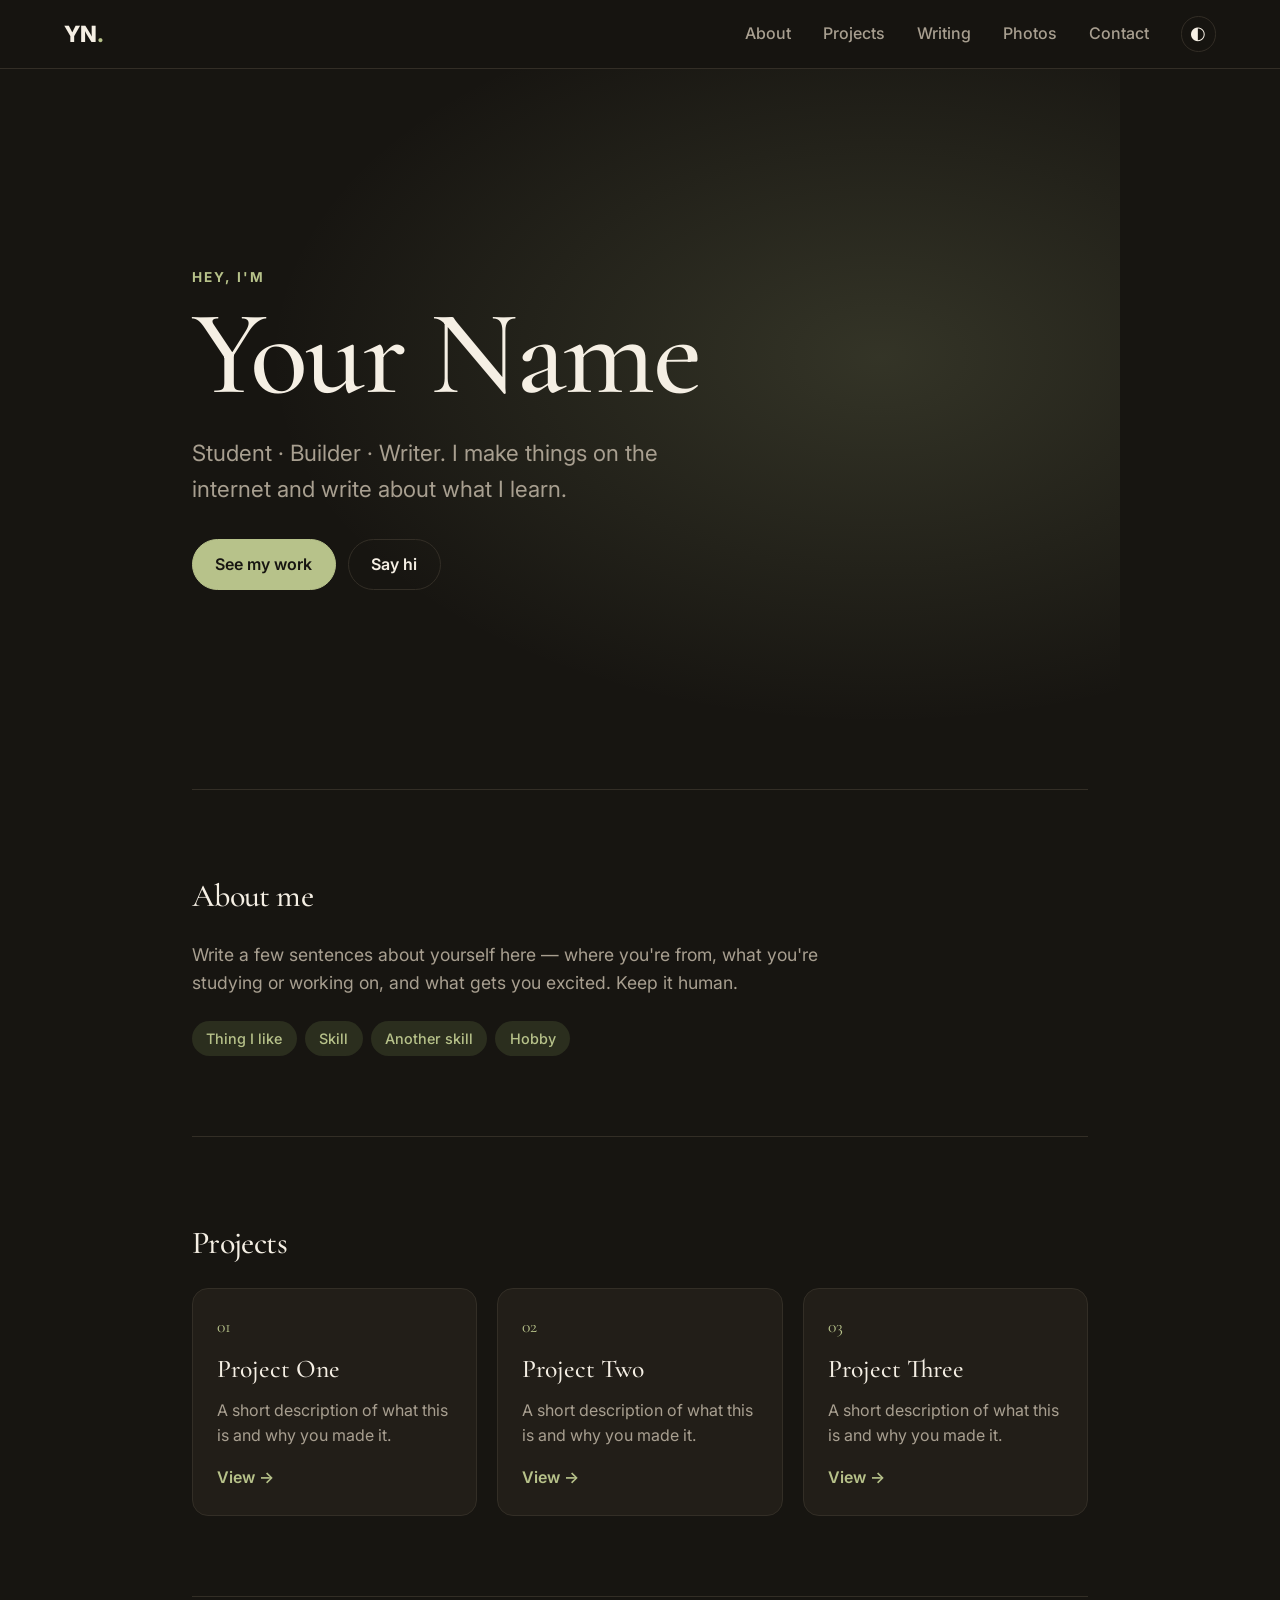
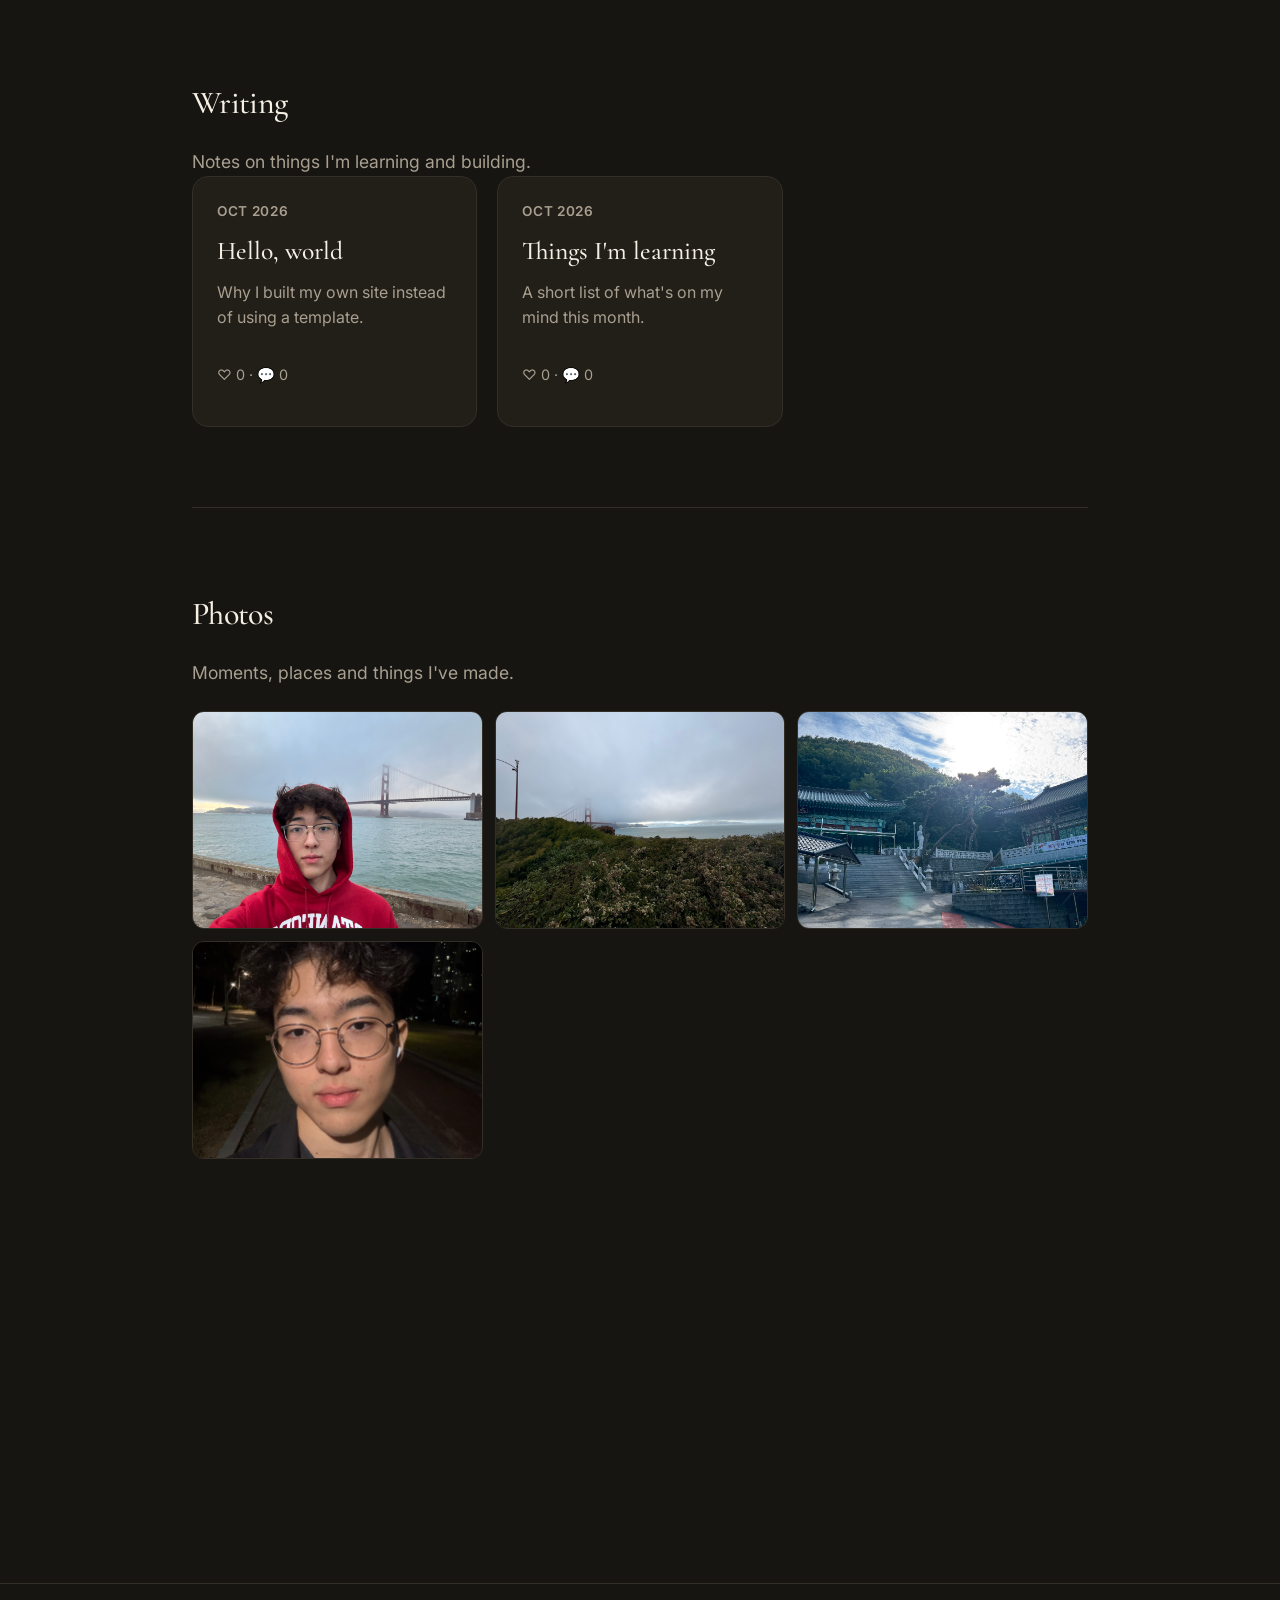
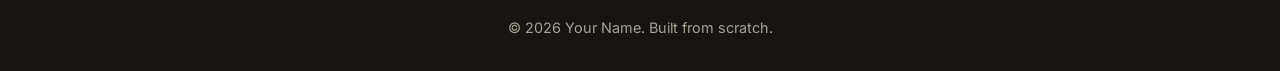
==== commit 1c5f163d: "Add three photos to gallery Co-Authored-By: Claude Haiku 5.5 <noreply@anthropic.com> Claude-Session:" ====
--- a/index.html
+++ b/index.html
@@ -114,6 +114,9 @@
       <div class="gallery">
         <!-- Add photos here, e.g. <figure><img src="images/beach.jpg" alt="Me at the beach"></figure> -->
         <figure><img src="images/golden-gate.jpg" alt="Me in front of the Golden Gate Bridge on a foggy day" loading="lazy"></figure>
+        <figure><img src="images/fog-coast.jpg" alt="Fog rolling over the coast with the Golden Gate Bridge in the distance" loading="lazy"></figure>
+        <figure><img src="images/temple.jpg" alt="A temple with stone stairs and pine trees on a sunny day" loading="lazy"></figure>
+        <figure><img src="images/night-portrait.jpg" alt="Me at night in a city park" loading="lazy"></figure>
       </div>
     </section>
 
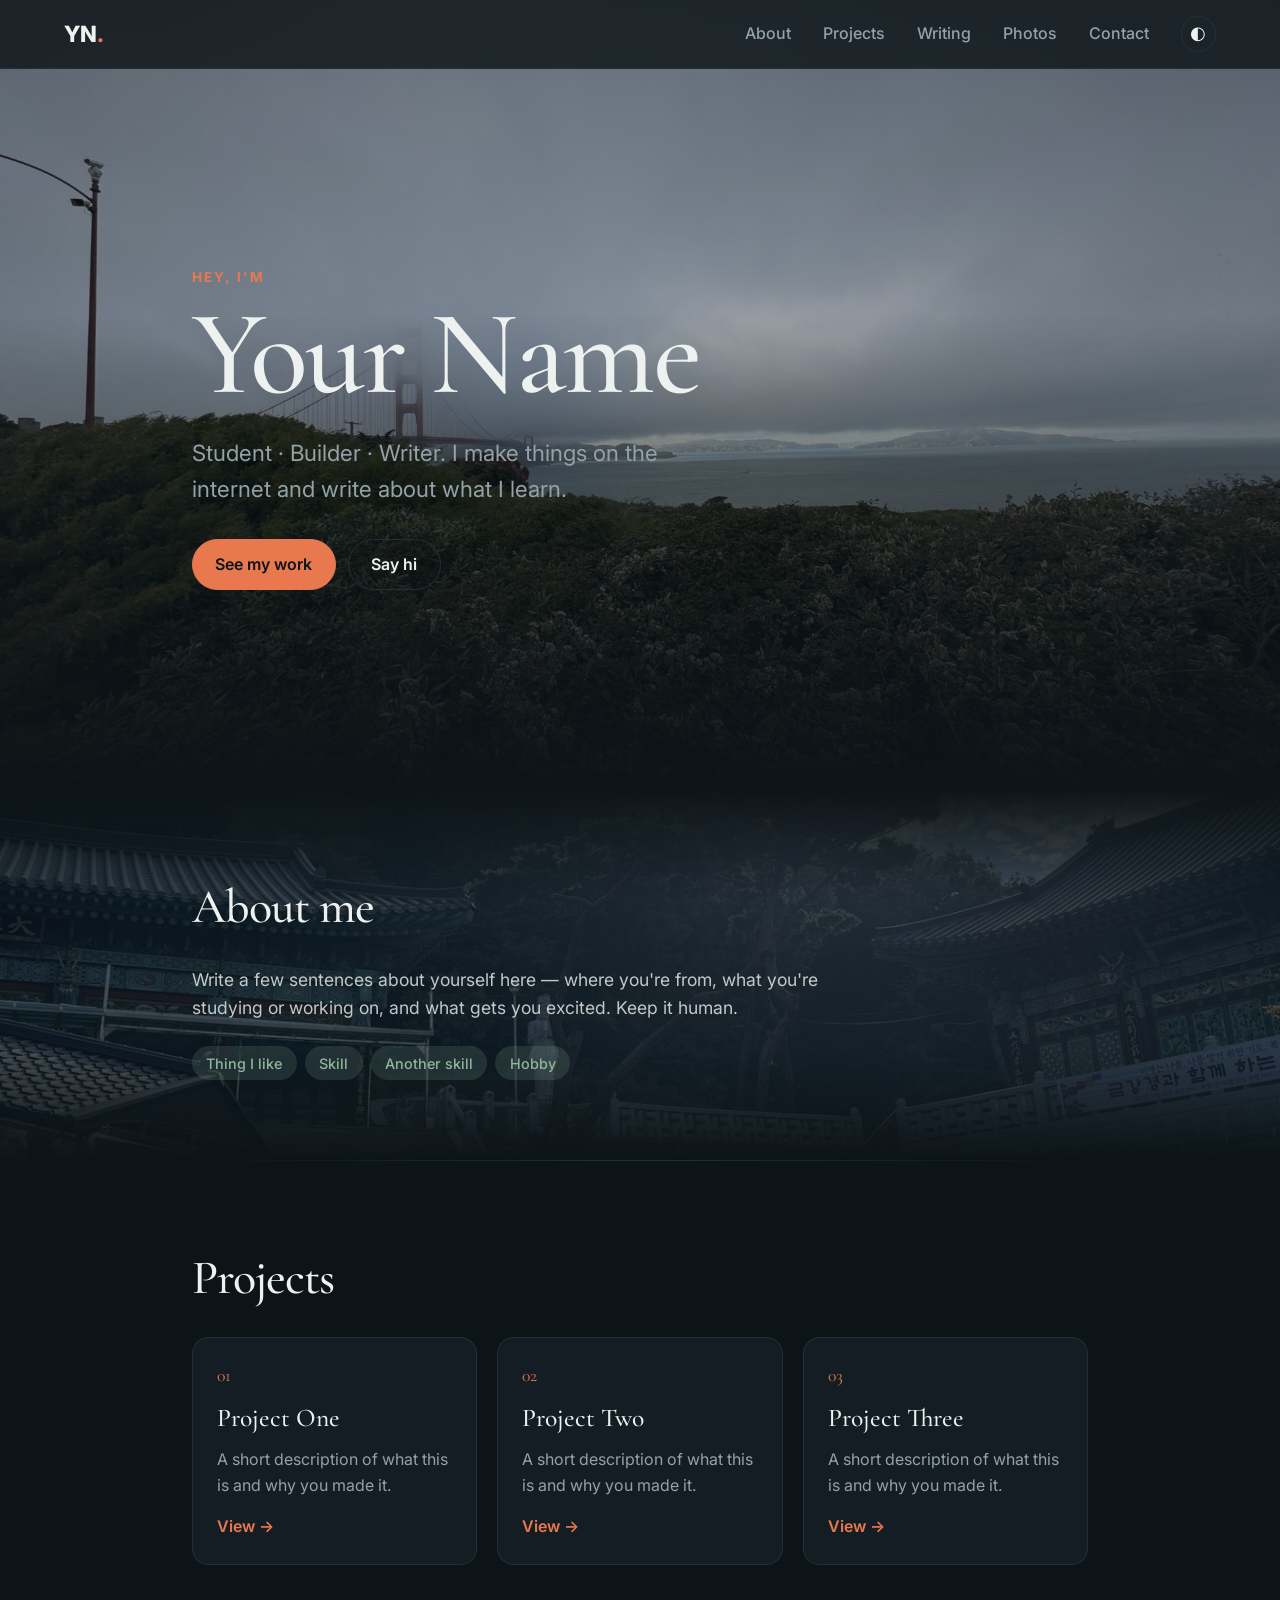
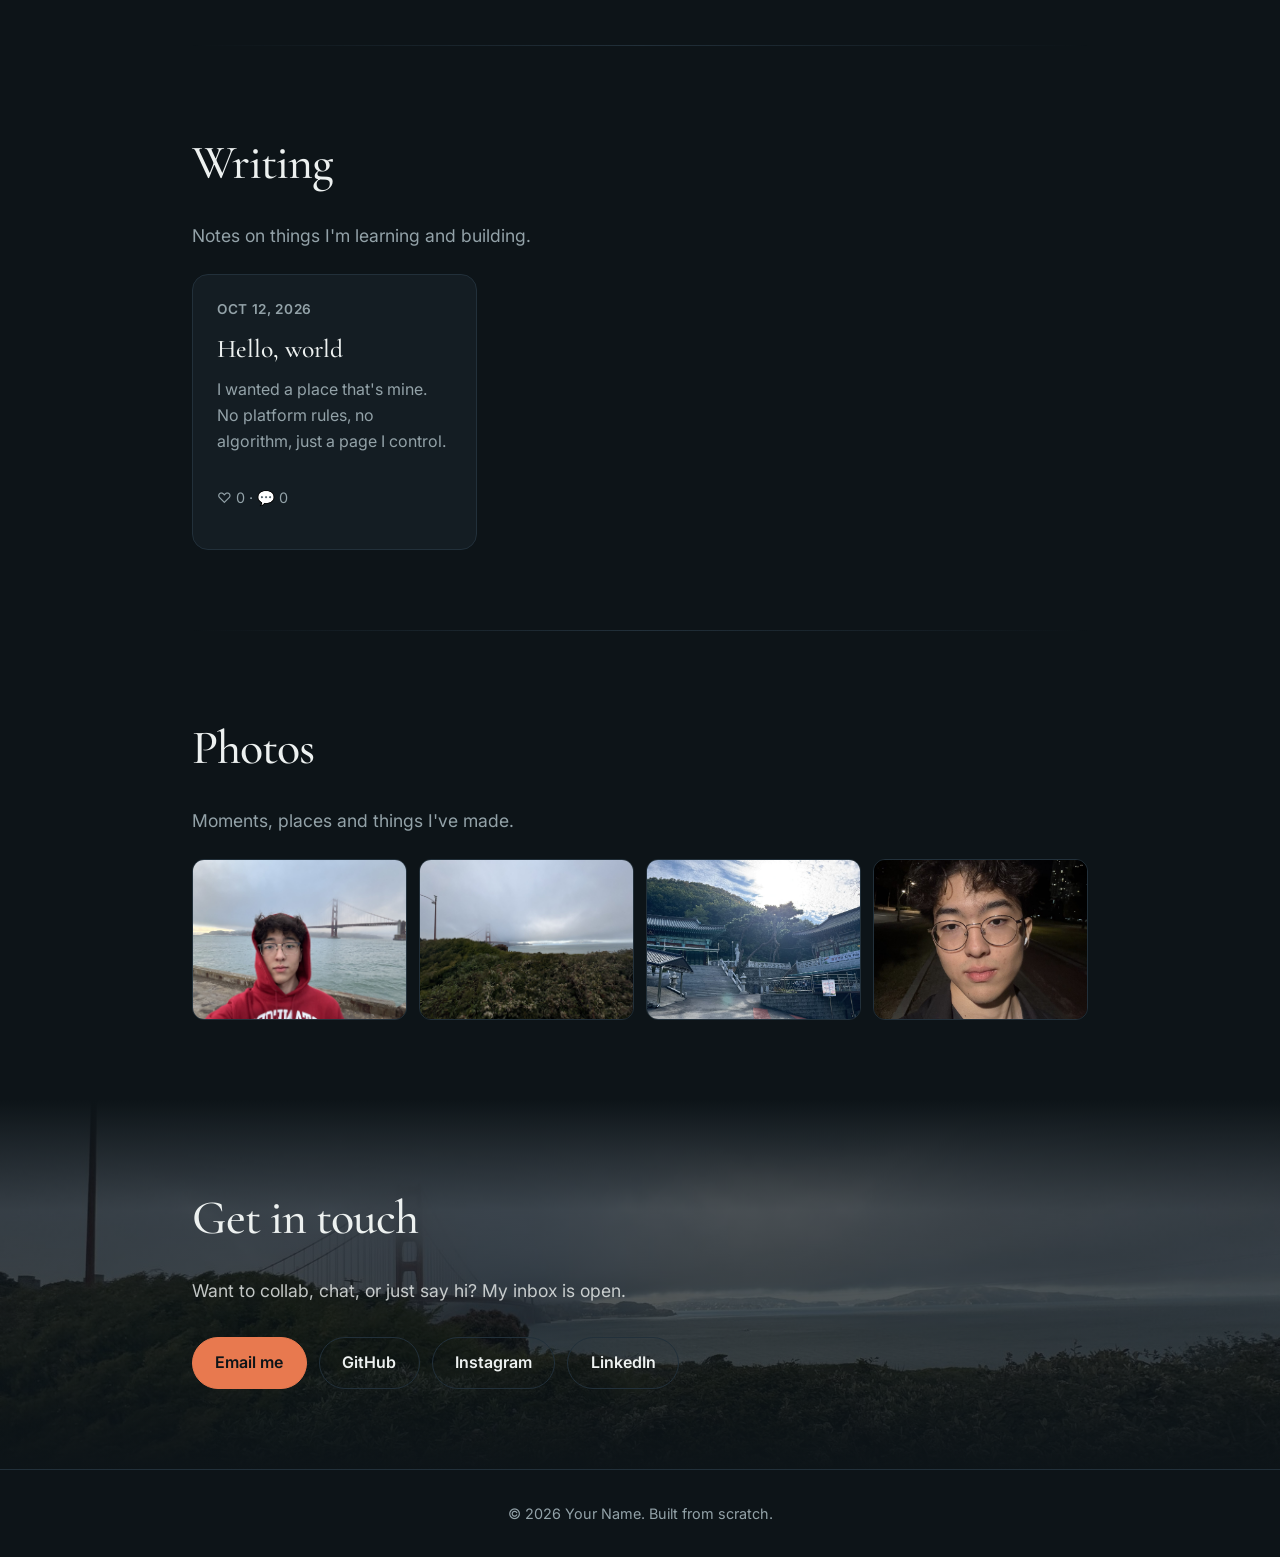
==== commit 001ddc67: "Add photo backgrounds and load posts from posts.json Co-Authored-By: Claude Sonnet 5.5 <noreply@anth" ====
--- a/index.html
+++ b/index.html
@@ -37,7 +37,7 @@
     </section>
 
     <!-- ABOUT -->
-    <section id="about" class="section reveal">
+    <section id="about" class="section photo-bg reveal" style="--photo: url('images/temple.jpg')">
       <h2>About me</h2>
       <p>
         Write a few sentences about yourself here — where you're from, what you're
@@ -121,7 +121,7 @@
     </section>
 
     <!-- CONTACT -->
-    <section id="contact" class="section reveal">
+    <section id="contact" class="section photo-bg reveal" style="--photo: url('images/fog-coast.jpg')">
       <h2>Get in touch</h2>
       <p>Want to collab, chat, or just say hi? My inbox is open.</p>
       <div class="socials">
--- a/style.css
+++ b/style.css
@@ -1,24 +1,25 @@
-/* Dark is the default: warm charcoal with olive accents */
+/* Palette pulled from the photos: fog blue-gray, bridge orange, foliage green */
 :root {
-  --bg: #171511;
-  --surface: #221e18;
-  --text: #f5efe4;
-  --muted: #a89f90;
-  --border: #332e26;
-  --accent: #b7c28a;
-  --accent-soft: #2b2e1e;
+  --bg: #0d1418;
+  --surface: #141d23;
+  --text: #edf1f0;
+  --muted: #93a2a8;
+  --border: #22303a;
+  --accent: #e8794f;
+  --accent-2: #8fb59a;
+  --accent-soft: rgba(232, 121, 79, 0.12);
   --serif: "Cormorant Garamond", Georgia, serif;
 }
 
-/* Light: warm cream with deep olive */
 :root[data-theme="light"] {
-  --bg: #f6f2ea;
-  --surface: #fffdf8;
-  --text: #2a2620;
-  --muted: #6b6356;
-  --border: #e4dccd;
-  --accent: #5e6b3a;
-  --accent-soft: #e9ecd9;
+  --bg: #eef2f3;
+  --surface: #ffffff;
+  --text: #17222a;
+  --muted: #5a6a72;
+  --border: #d8e0e3;
+  --accent: #c2461f;
+  --accent-2: #3f7a5c;
+  --accent-soft: rgba(194, 70, 31, 0.1);
 }
 
 * { box-sizing: border-box; margin: 0; padding: 0; }
@@ -30,7 +31,24 @@
   background: var(--bg);
   color: var(--text);
   line-height: 1.6;
-  transition: background 0.3s, color 0.3s;
+  transition: background 0.4s, color 0.4s;
+}
+
+/* Soft ambient glow: bridge orange top right, foliage green bottom left */
+body::before {
+  content: "";
+  position: fixed;
+  inset: 0;
+  z-index: -1;
+  pointer-events: none;
+  background:
+    radial-gradient(60% 40% at 90% 0%, color-mix(in srgb, var(--accent) 12%, transparent), transparent),
+    radial-gradient(55% 45% at 0% 100%, color-mix(in srgb, var(--accent-2) 12%, transparent), transparent);
+}
+
+/* Smooth colour change when switching themes */
+.nav, .card, .btn, .tags li, .gallery figure, .post-dialog, .comments li, .comment-form input, .comment-form textarea {
+  transition: background-color 0.4s, border-color 0.4s, color 0.4s, transform 0.2s;
 }
 
 a { color: inherit; text-decoration: none; }
@@ -90,18 +108,31 @@
 
 .section h2, .post-view h2 { font-family: var(--serif); font-weight: 500; font-size: clamp(2.2rem, 5vw, 3rem); }
 
-/* Hero: soft olive-tinted backdrop, like a landscape at dusk */
-.hero {
-  background:
-    radial-gradient(ellipse at 75% 40%, rgba(183, 194, 138, 0.18), transparent 60%),
-    linear-gradient(180deg, transparent, var(--bg));
-  margin: 0 calc(clamp(1rem, 5vw, 2rem) * -1);
-  padding: 0 clamp(1rem, 5vw, 2rem);
-}
-:root[data-theme="light"] .hero {
-  background:
-    radial-gradient(ellipse at 75% 40%, rgba(94, 107, 58, 0.14), transparent 60%),
-    linear-gradient(180deg, transparent, var(--bg));
+/* Hero: your fog photo, full width, fading smoothly into the page */
+.hero { position: relative; isolation: isolate; }
+.hero::before {
+  content: "";
+  position: absolute;
+  z-index: -1;
+  top: -4.5rem;
+  bottom: 0;
+  left: 50%;
+  width: 100vw;
+  margin-left: -50vw;
+  background:
+    linear-gradient(180deg,
+      color-mix(in srgb, var(--bg) 55%, transparent) 0%,
+      color-mix(in srgb, var(--bg) 35%, transparent) 40%,
+      var(--bg) 100%),
+    url("images/fog-coast.jpg") center 30% / cover no-repeat;
+}
+:root[data-theme="light"] .hero::before {
+  background:
+    linear-gradient(180deg,
+      color-mix(in srgb, var(--bg) 70%, transparent) 0%,
+      color-mix(in srgb, var(--bg) 55%, transparent) 40%,
+      var(--bg) 100%),
+    url("images/fog-coast.jpg") center 30% / cover no-repeat;
 }
 
 .eyebrow { text-transform: uppercase; letter-spacing: 0.15em; font-size: 0.85rem; }
@@ -123,18 +154,21 @@
   transition: transform 0.2s, border-color 0.2s;
 }
 .btn:hover { transform: translateY(-2px); border-color: var(--accent); }
-.btn.primary { background: var(--accent); color: #fff; border-color: var(--accent); }
-.btn.primary { color: #171511; }
-:root[data-theme="light"] .btn.primary { color: #fffdf8; }
-
-.section { padding: 5rem 0; border-top: 1px solid var(--border); }
-.section h2 { font-size: 2rem; letter-spacing: -0.02em; margin-bottom: 1.25rem; }
+.btn.primary { background: var(--accent); color: #0d1418; border-color: var(--accent); }
+:root[data-theme="light"] .btn.primary { color: #ffffff; }
+
+/* Sections divided by a fading line instead of a hard border */
+.section {
+  padding: 5rem 0;
+  background: linear-gradient(90deg, transparent, var(--border), transparent) top / 100% 1px no-repeat;
+}
+.section h2 { letter-spacing: -0.02em; margin-bottom: 1.25rem; }
 .section > p { color: var(--muted); font-size: 1.1rem; max-width: 60ch; }
 
 .tags { display: flex; flex-wrap: wrap; gap: 0.5rem; list-style: none; margin-top: 1.5rem; }
 .tags li {
-  background: var(--accent-soft);
-  color: var(--accent);
+  background: color-mix(in srgb, var(--accent-2) 16%, transparent);
+  color: var(--accent-2);
   padding: 0.35rem 0.9rem;
   border-radius: 999px;
   font-size: 0.9rem;
@@ -156,7 +190,8 @@
 .link { color: var(--accent); font-weight: 600; }
 
 /* GALLERY */
-.gallery { display: grid; grid-template-columns: repeat(auto-fill, minmax(220px, 1fr)); gap: 0.75rem; margin-top: 1.5rem; }
+.section > p + .grid { margin-top: 1.5rem; }
+.gallery { display: grid; grid-template-columns: repeat(auto-fill, minmax(190px, 1fr)); gap: 0.75rem; margin-top: 1.5rem; }
 .gallery figure {
   margin: 0;
   border-radius: 0.75rem;
@@ -237,3 +272,24 @@
 @media (max-width: 480px) {
   .nav nav a { font-size: 0.9rem; }
 }
+
+/* PHOTO BACKGROUND SECTIONS: full-width photo with a fade so text stays readable */
+.photo-bg { position: relative; isolation: isolate; }
+.photo-bg::before {
+  content: "";
+  position: absolute;
+  z-index: -1;
+  inset: 0;
+  left: 50%;
+  width: 100vw;
+  margin-left: -50vw;
+  background:
+    linear-gradient(180deg, var(--bg) 0%, color-mix(in srgb, var(--bg) 72%, transparent) 30%, color-mix(in srgb, var(--bg) 72%, transparent) 70%, var(--bg) 100%),
+    var(--photo) center / cover no-repeat;
+}
+.photo-bg > p { color: color-mix(in srgb, var(--text) 80%, transparent); }
+
+/* Post thumbnails and in-post images (for posts that have a photo) */
+.post-card .thumb { width: 100%; aspect-ratio: 16 / 10; object-fit: cover; border-radius: 0.75rem; margin-bottom: 1rem; display: block; }
+.post-image { width: 100%; border-radius: 0.9rem; margin: 0.5rem 0 1.25rem; display: block; }
+.post-body p { white-space: pre-line; }
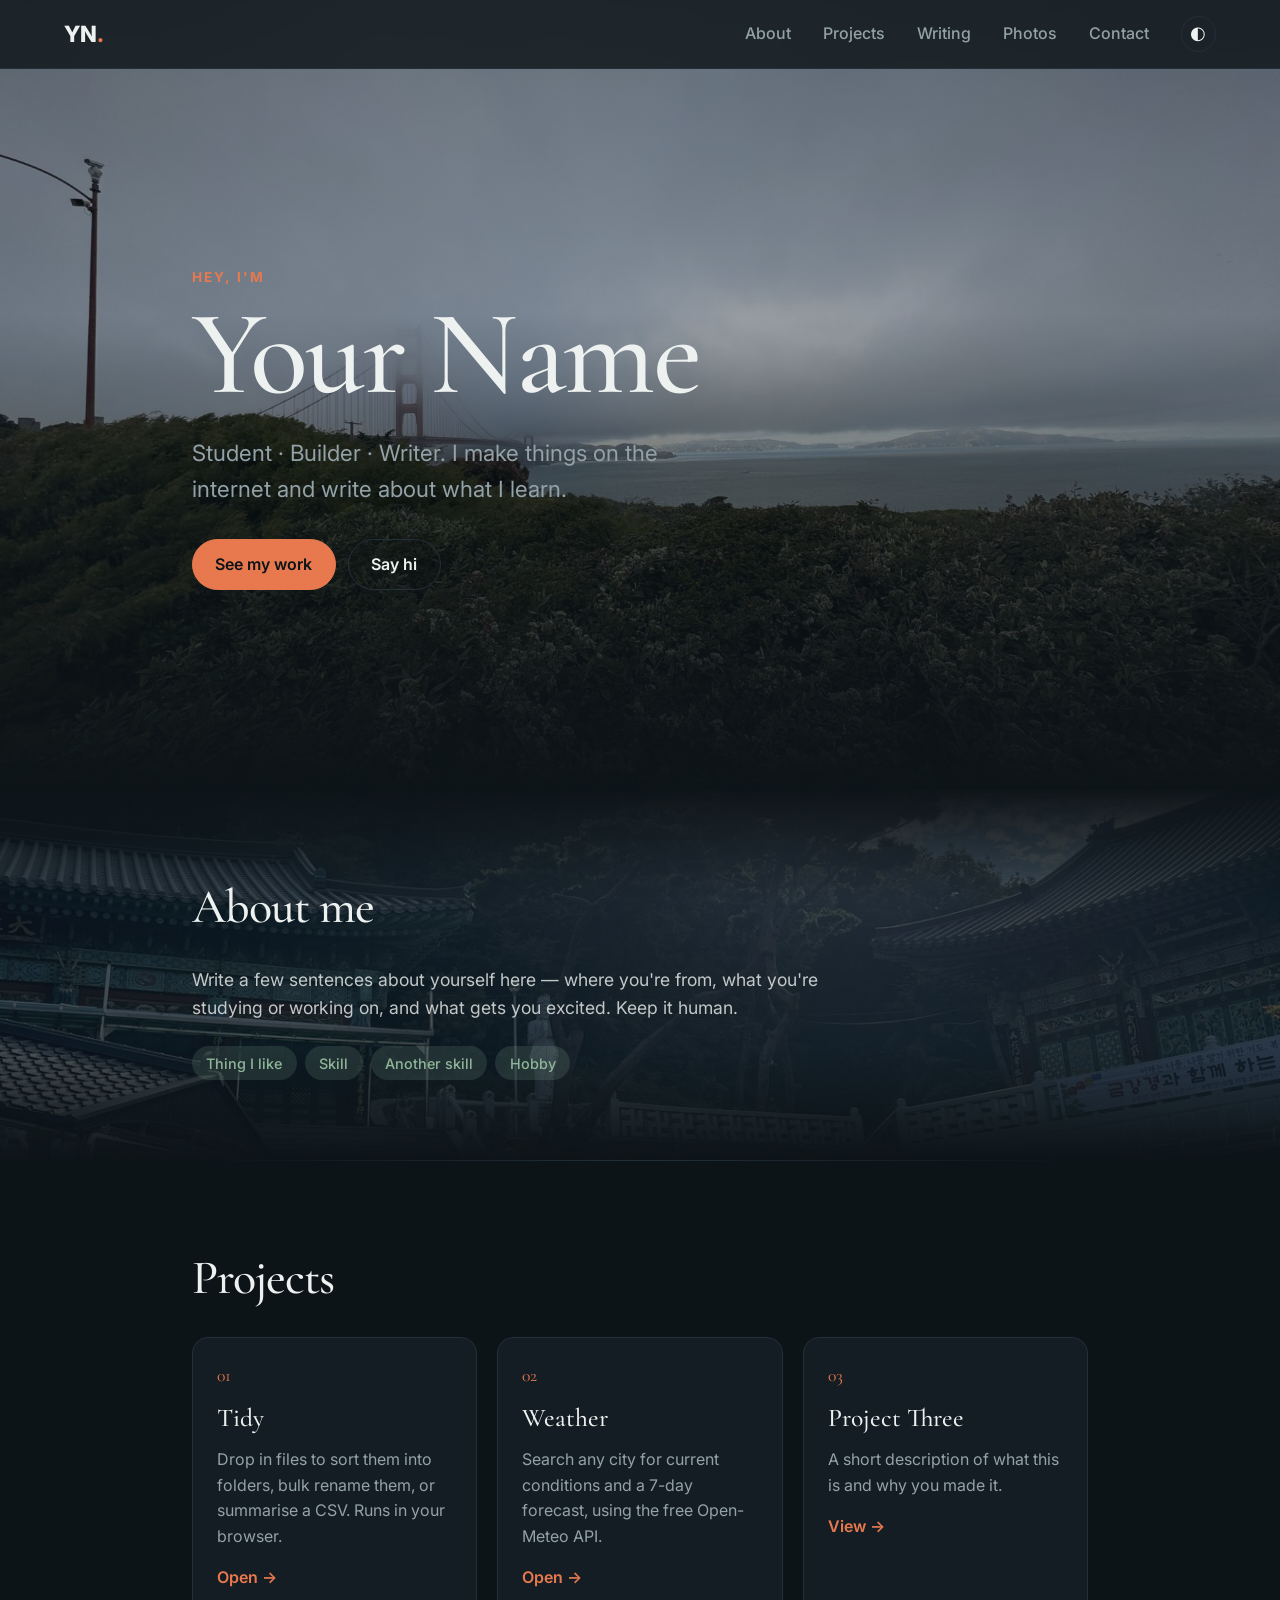
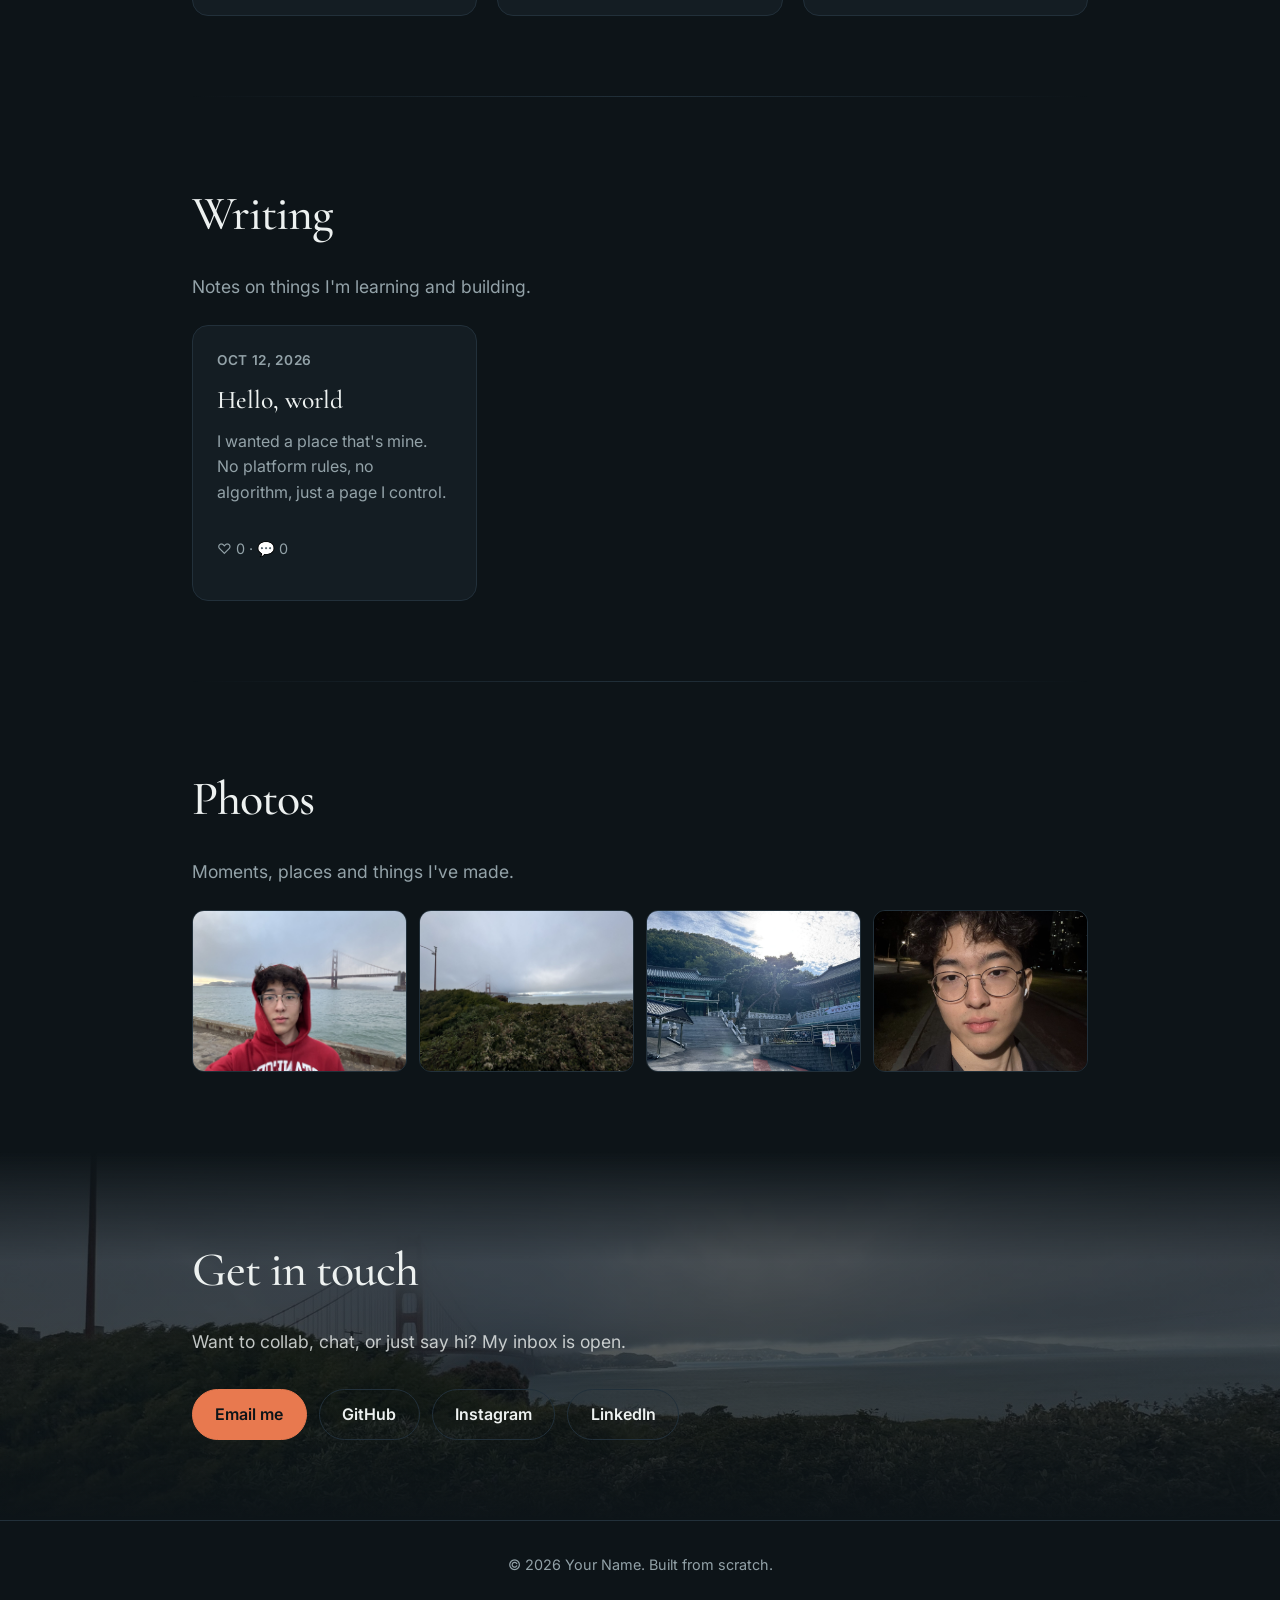
==== commit fd323d75: "Add browser version of tidy and link projects on the home page" ====
--- a/index.html
+++ b/index.html
@@ -57,15 +57,15 @@
       <div class="grid">
         <article class="card">
           <span class="num">01</span>
-          <h3>Project One</h3>
-          <p>A short description of what this is and why you made it.</p>
-          <a href="#" class="link">View →</a>
+          <h3>Tidy</h3>
+          <p>Drop in files to sort them into folders, bulk rename them, or summarise a CSV. Runs in your browser.</p>
+          <a href="tidy-web/" class="link">Open →</a>
         </article>
         <article class="card">
           <span class="num">02</span>
-          <h3>Project Two</h3>
-          <p>A short description of what this is and why you made it.</p>
-          <a href="#" class="link">View →</a>
+          <h3>Weather</h3>
+          <p>Search any city for current conditions and a 7-day forecast, using the free Open-Meteo API.</p>
+          <a href="weather/" class="link">Open →</a>
         </article>
         <article class="card">
           <span class="num">03</span>
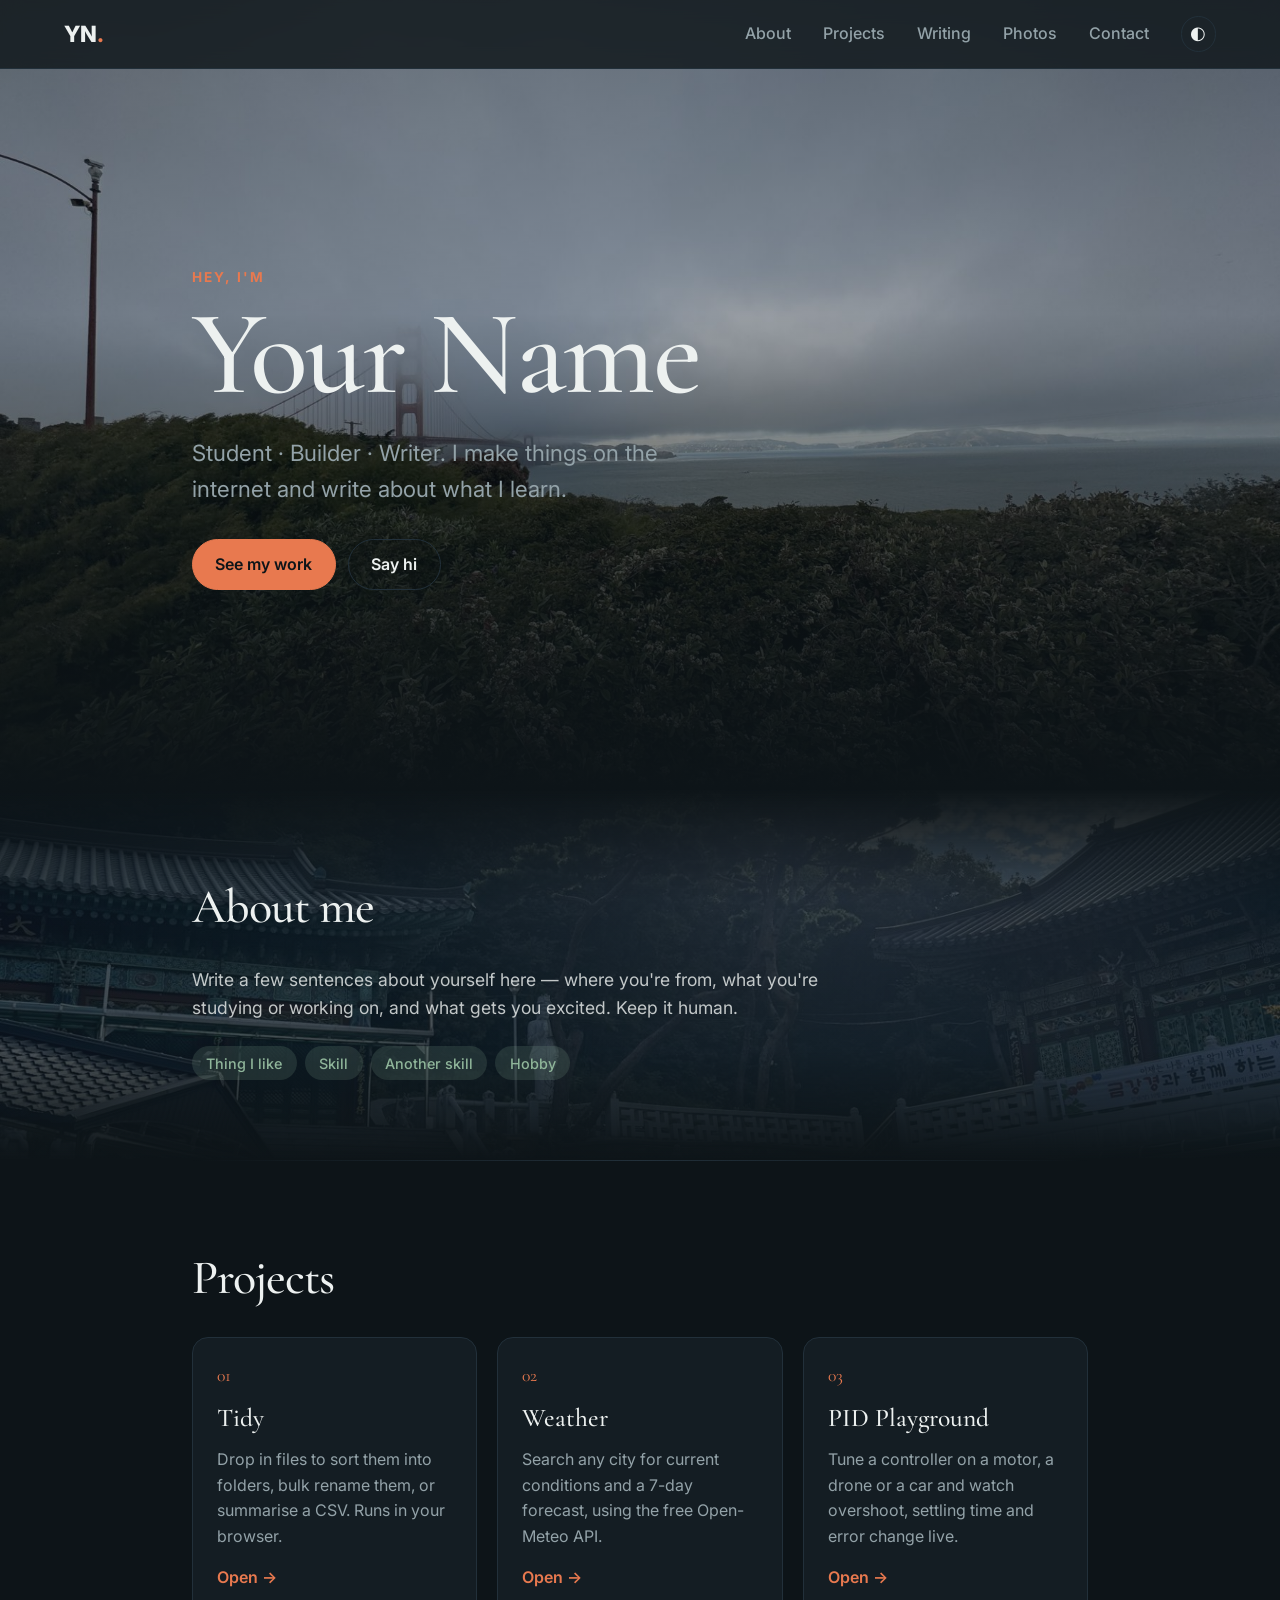
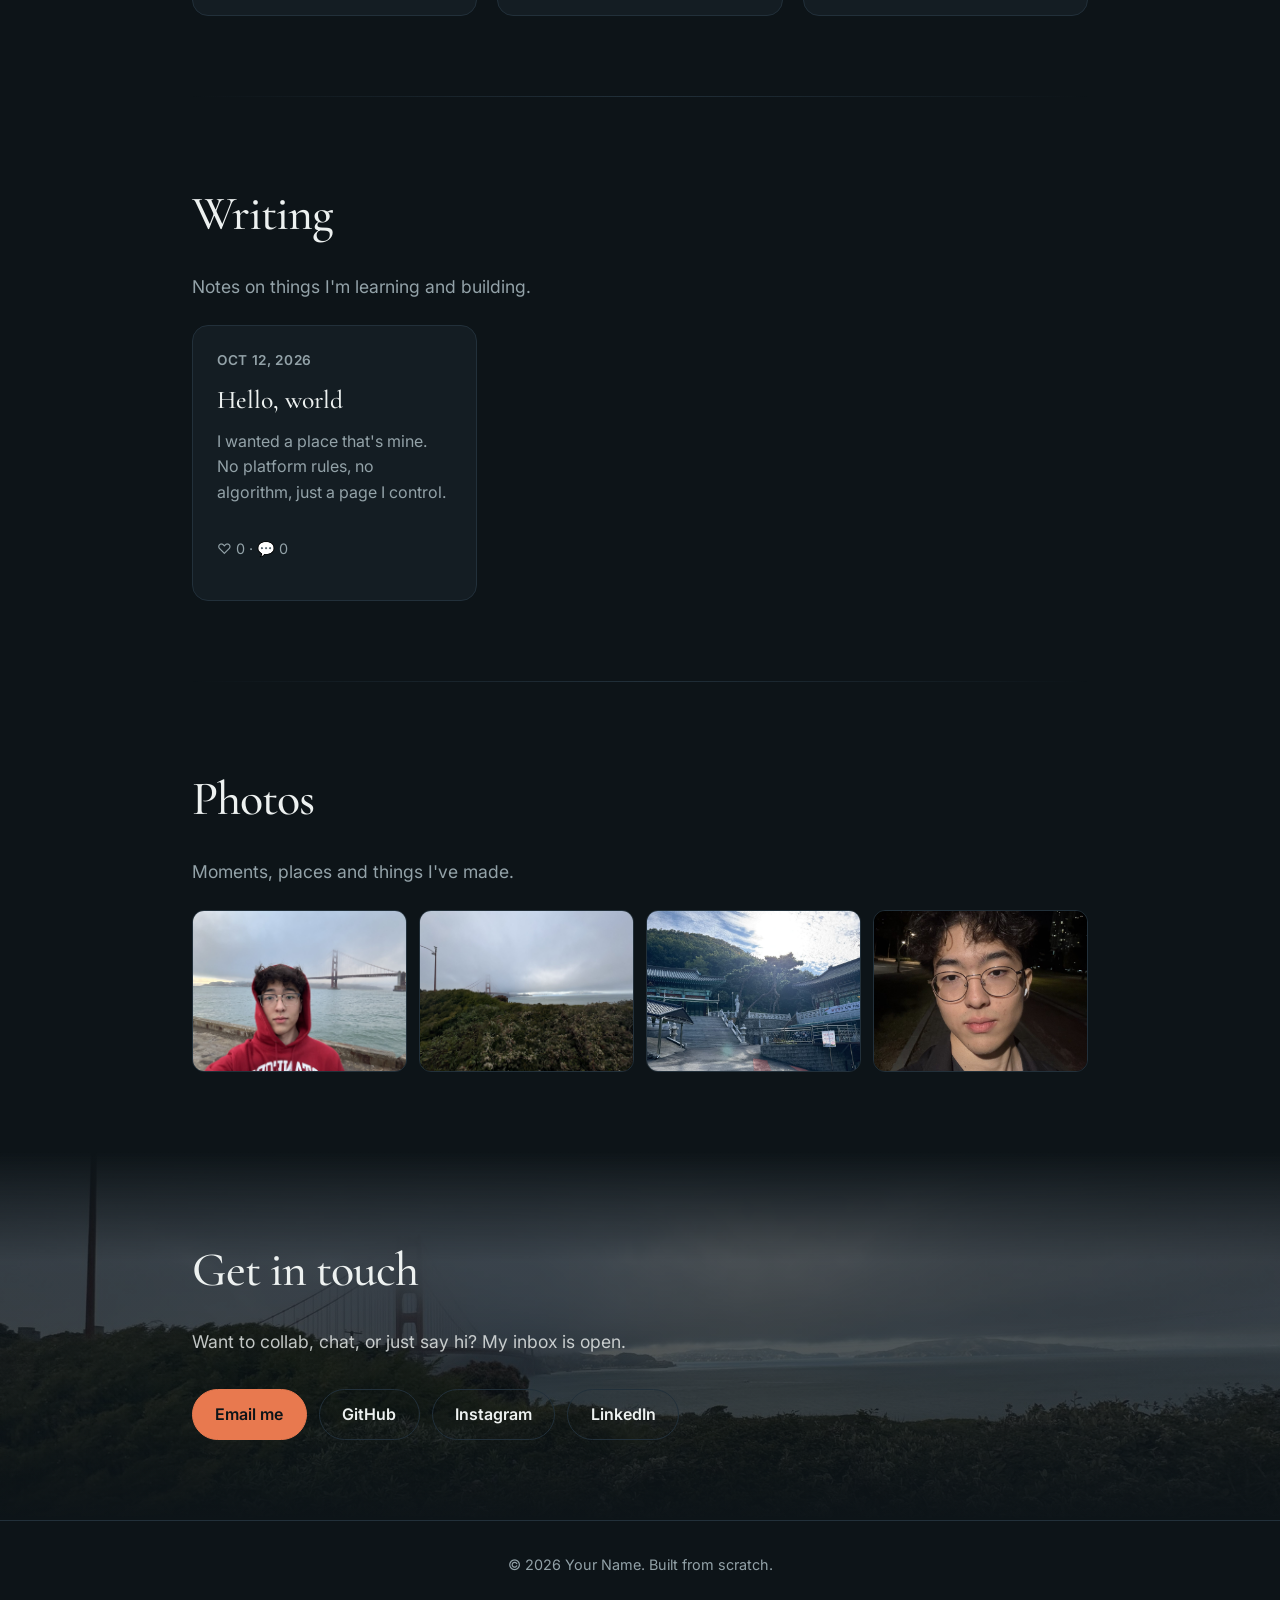
==== commit 38016564: "Add PID Playground: interactive controller tuning simulator" ====
--- a/index.html
+++ b/index.html
@@ -69,9 +69,9 @@
         </article>
         <article class="card">
           <span class="num">03</span>
-          <h3>Project Three</h3>
-          <p>A short description of what this is and why you made it.</p>
-          <a href="#" class="link">View →</a>
+          <h3>PID Playground</h3>
+          <p>Tune a controller on a motor, a drone or a car and watch overshoot, settling time and error change live.</p>
+          <a href="pid/" class="link">Open →</a>
         </article>
       </div>
     </section>
